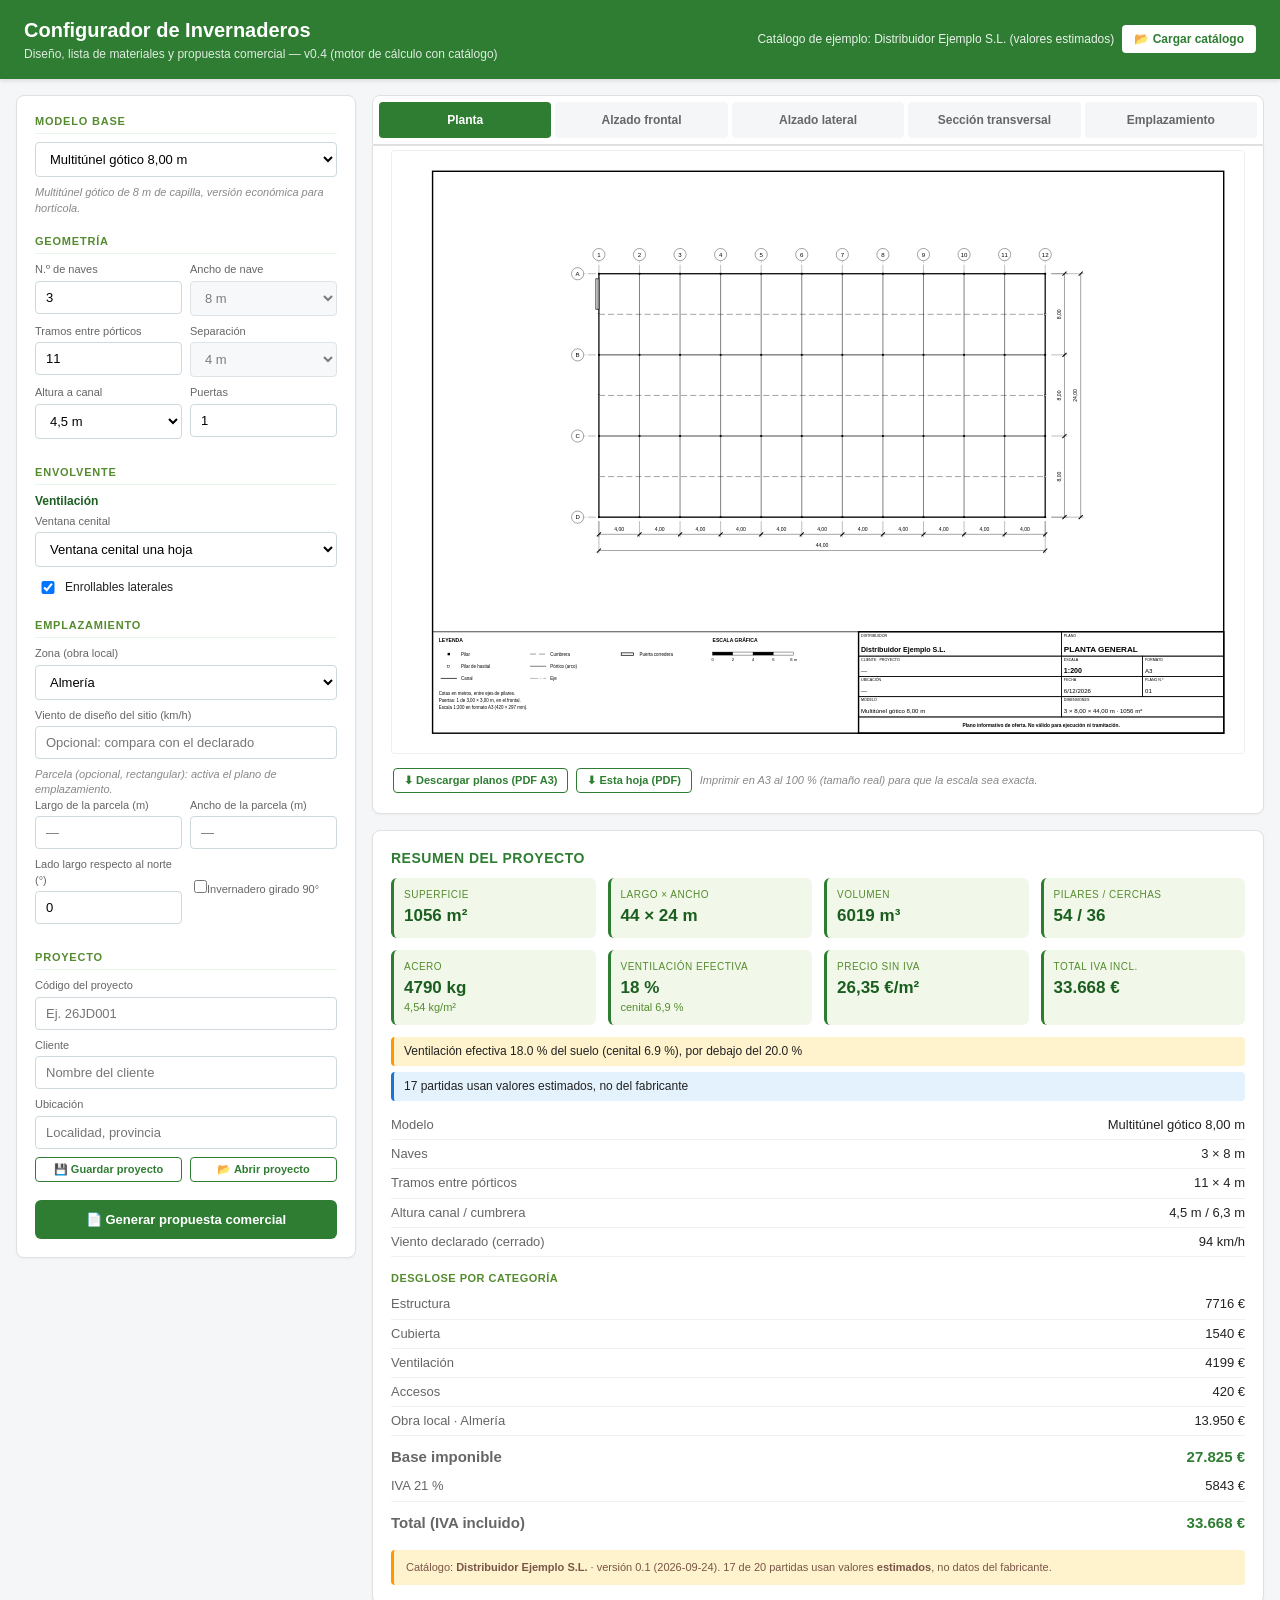
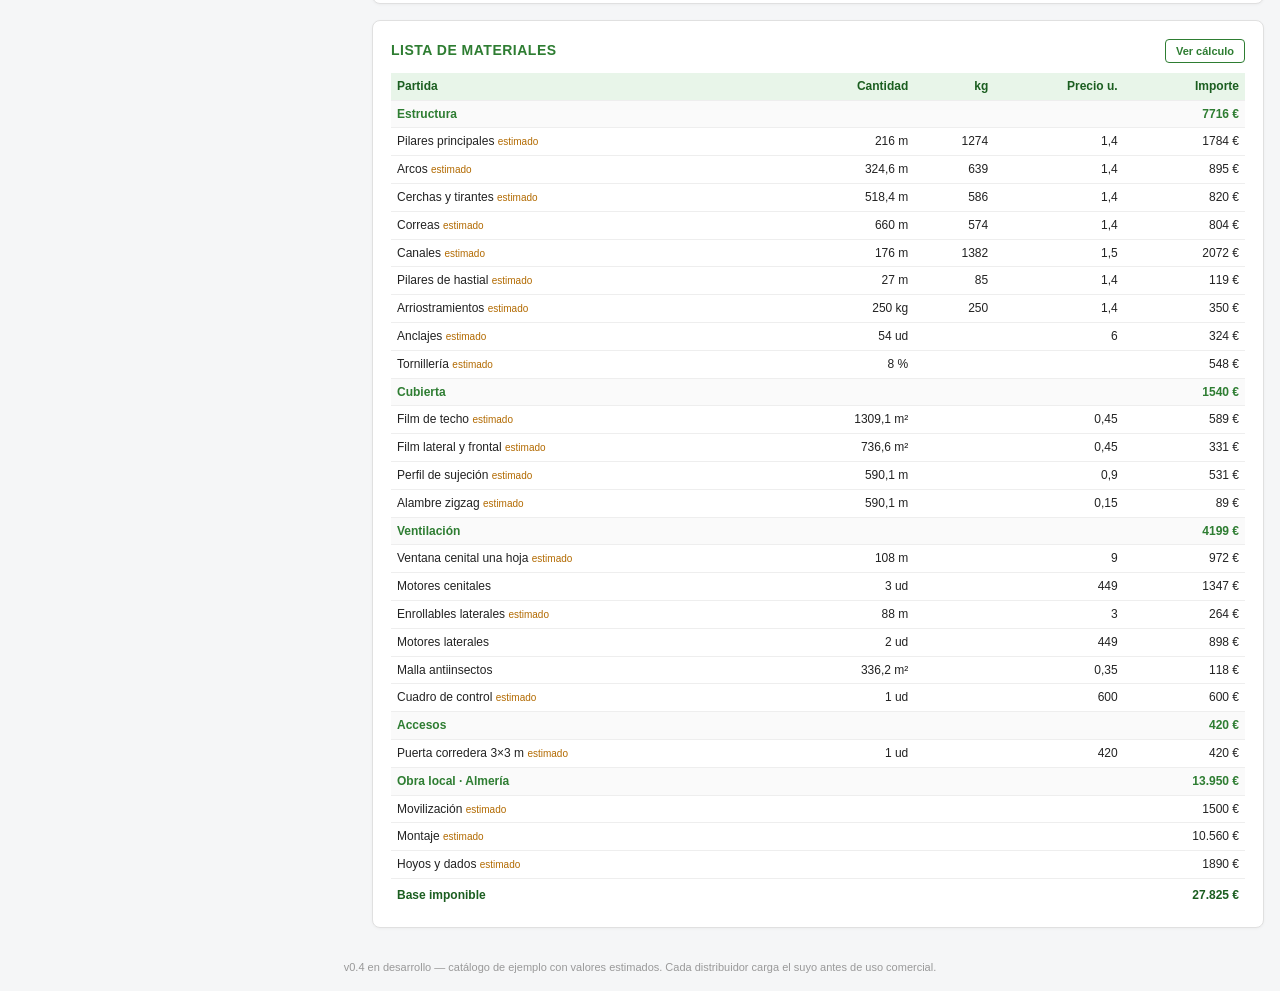
==== index.html @ ad341113 "Fase 5: guardar y abrir proyecto (.json) - js/proyecto.js: el archivo guarda todo lo introducido (pr" ====
<!DOCTYPE html>
<html lang="es">
<head>
  <meta charset="UTF-8">
  <meta name="viewport" content="width=device-width, initial-scale=1.0">
  <title>Configurador de Invernaderos</title>
  <link rel="stylesheet" href="styles.css">
</head>
<body>
  <header>
    <h1>Configurador de Invernaderos</h1>
    <div class="subtitle">Dise&ntilde;o, lista de materiales y propuesta comercial &mdash; v0.4 (motor de c&aacute;lculo con cat&aacute;logo)</div>
    <div class="catalogo-activo">
      <span id="catalogo-nombre"></span>
      <button id="btn-catalogo-ejemplo" class="btn-cabecera btn-cabecera-sec" hidden>Volver al de ejemplo</button>
      <button id="btn-cargar-catalogo" class="btn-cabecera">📂 Cargar cat&aacute;logo</button>
      <input type="file" id="archivo-catalogo" accept=".xlsx,application/vnd.openxmlformats-officedocument.spreadsheetml.sheet" hidden>
    </div>
  </header>

  <main class="layout">
    <!-- ============ PANEL IZQUIERDO: CONFIGURACIÓN ============ -->
    <aside class="config-panel">
      <h2>Modelo base</h2>
      <div class="field">
        <select id="model-select"></select>
      </div>
      <p class="hint" id="model-description"></p>

      <h2>Geometr&iacute;a</h2>
      <div class="field-row">
        <div class="field">
          <label>N.&ordm; de naves</label>
          <input type="number" id="num-naves" min="1" max="30" value="3">
        </div>
        <div class="field">
          <label>Ancho de nave</label>
          <select id="ancho-nave"></select>
        </div>
      </div>
      <div class="field-row">
        <div class="field">
          <label>Tramos entre p&oacute;rticos</label>
          <input type="number" id="num-tramos" min="1" max="100" value="11">
        </div>
        <div class="field">
          <label>Separaci&oacute;n</label>
          <select id="separacion"></select>
        </div>
      </div>
      <div class="field-row">
        <div class="field">
          <label>Altura a canal</label>
          <select id="altura-canal"></select>
        </div>
        <div class="field">
          <label>Puertas</label>
          <input type="number" id="puertas" min="0" max="20" value="1">
        </div>
      </div>

      <h2>Envolvente</h2>
      <div id="opciones"></div>

      <h2>Emplazamiento</h2>
      <div class="field">
        <label>Zona (obra local)</label>
        <select id="zona"></select>
      </div>
      <div class="field">
        <label>Viento de dise&ntilde;o del sitio (km/h)</label>
        <input type="number" id="viento" min="0" placeholder="Opcional: compara con el declarado">
      </div>
      <p class="hint">Parcela (opcional, rectangular): activa el plano de emplazamiento.</p>
      <div class="field-row">
        <div class="field">
          <label>Largo de la parcela (m)</label>
          <input type="number" id="parcela-largo" min="0" step="0.1" placeholder="—">
        </div>
        <div class="field">
          <label>Ancho de la parcela (m)</label>
          <input type="number" id="parcela-ancho" min="0" step="0.1" placeholder="—">
        </div>
      </div>
      <div class="field-row">
        <div class="field">
          <label>Lado largo respecto al norte (&deg;)</label>
          <input type="number" id="parcela-orientacion" min="0" max="360" step="1" value="0">
        </div>
        <div class="field">
          <label>&nbsp;</label>
          <label class="opt"><input type="checkbox" id="parcela-girado"><span>Invernadero girado 90&deg;</span></label>
        </div>
      </div>

      <h2>Proyecto</h2>
      <div class="field">
        <label>C&oacute;digo del proyecto</label>
        <input type="text" id="codigo-proyecto" placeholder="Ej. 26JD001">
      </div>
      <div class="field">
        <label>Cliente</label>
        <input type="text" id="cliente" placeholder="Nombre del cliente">
      </div>
      <div class="field">
        <label>Ubicaci&oacute;n</label>
        <input type="text" id="ubicacion" placeholder="Localidad, provincia">
      </div>
      <div class="field-row">
        <button id="btn-guardar-proyecto" class="btn-secundario">&#128190; Guardar proyecto</button>
        <button id="btn-abrir-proyecto" class="btn-secundario">&#128194; Abrir proyecto</button>
      </div>
      <input type="file" id="archivo-proyecto" accept=".json,application/json" hidden>

      <button id="btn-propuesta" class="btn-primary">📄 Generar propuesta comercial</button>
    </aside>

    <!-- ============ PANEL DERECHO: VISTA PREVIA ============ -->
    <section class="preview-panel">

      <!-- Tabs de vistas -->
      <div class="tabs">
        <button class="tab active" data-vista="planta">Planta</button>
        <button class="tab" data-vista="alzado-frontal">Alzado frontal</button>
        <button class="tab" data-vista="alzado-lateral">Alzado lateral</button>
        <button class="tab" data-vista="seccion">Secci&oacute;n transversal</button>
        <button class="tab" data-vista="emplazamiento">Emplazamiento</button>
      </div>

      <!-- SVG del plano -->
      <div class="plan-box">
        <svg id="plan" viewBox="0 0 900 520"></svg>
        <div class="plan-acciones">
          <button id="btn-pdf-todos" class="btn-secundario">&#11015; Descargar planos (PDF A3)</button>
          <button id="btn-pdf-hoja" class="btn-secundario">&#11015; Esta hoja (PDF)</button>
          <span class="hint" id="pdf-estado">Imprimir en A3 al 100 % (tama&ntilde;o real) para que la escala sea exacta.</span>
        </div>
      </div>

      <!-- Resumen, avisos y precio -->
      <div class="summary-box" id="summary"></div>

      <!-- Lista de materiales con «ver cálculo» -->
      <div class="specs-box" id="materiales"></div>
    </section>
  </main>

  <footer>
    v0.4 en desarrollo &mdash; cat&aacute;logo de ejemplo con valores estimados. Cada distribuidor carga el suyo antes de uso comercial.
  </footer>

  <!-- ============ RESULTADO DE CARGAR UN CATÁLOGO ============ -->
  <div id="dialogo-catalogo" role="dialog" aria-modal="true" aria-labelledby="dialogo-catalogo-contenido">
    <div class="dialogo">
      <div id="dialogo-catalogo-contenido"></div>
      <button id="btn-cerrar-dialogo" class="btn-primary">Cerrar</button>
    </div>
  </div>

  <!-- ============ MODO PROPUESTA (overlay imprimible) ============ -->
  <div id="modo-propuesta-overlay">
    <div class="toolbar-propuesta no-print">
      <button id="btn-cerrar-propuesta">← Volver al configurador</button>
      <span class="titulo-propuesta">Propuesta comercial · Vista previa</span>
      <button id="btn-imprimir" class="btn-primary">🖨️ Imprimir / Guardar como PDF</button>
    </div>
    <div id="propuesta-container"></div>
  </div>

  <script src="lib/xlsx.mini.min.js"></script>
  <script src="lib/jspdf.umd.min.js"></script>
  <script src="lib/svg2pdf.umd.min.js"></script>
  <script src="datos/catalogo-ejemplo.js"></script>
  <script src="js/motor/expresiones.js"></script>
  <script src="js/motor/geometria.js"></script>
  <script src="js/motor/materiales.js"></script>
  <script src="js/motor/precios.js"></script>
  <script src="js/motor/avisos.js"></script>
  <script src="js/motor/motor.js"></script>
  <script src="js/importador.js"></script>
  <script src="js/planos/hoja.js"></script>
  <script src="js/planos/planta.js"></script>
  <script src="js/planos/transversal.js"></script>
  <script src="js/planos/lateral.js"></script>
  <script src="js/planos/emplazamiento.js"></script>
  <script src="js/exportar.js"></script>
  <script src="js/proyecto.js"></script>
  <script src="js/propuesta.js"></script>
  <script src="js/app.js"></script>
</body>
</html>
---- styles.css ----
* { box-sizing: border-box; margin: 0; padding: 0; }

body {
  font-family: -apple-system, "Segoe UI", Roboto, sans-serif;
  background: #f5f6f7;
  color: #222;
  font-size: 14px;
  line-height: 1.4;
}

header {
  background: #2e7d32;
  color: white;
  padding: 16px 24px;
  box-shadow: 0 2px 4px rgba(0,0,0,0.1);
}
header h1 { font-size: 20px; font-weight: 600; }
header .subtitle { font-size: 12px; opacity: 0.85; margin-top: 2px; }

.layout {
  display: grid;
  grid-template-columns: 340px 1fr;
  gap: 16px;
  padding: 16px;
  max-width: 1500px;
  margin: 0 auto;
}

/* ---------- CONFIG PANEL ---------- */
.config-panel {
  background: white;
  border: 1px solid #e0e0e0;
  border-radius: 8px;
  padding: 18px;
  height: fit-content;
  box-shadow: 0 1px 3px rgba(0,0,0,0.04);
}
.config-panel h2 {
  font-size: 11px;
  text-transform: uppercase;
  color: #558b2f;
  margin: 18px 0 8px;
  letter-spacing: 0.8px;
  font-weight: 700;
  border-bottom: 1px solid #e8f5e9;
  padding-bottom: 4px;
}
.config-panel h2:first-child { margin-top: 0; }

.field { margin-bottom: 8px; }
.field label {
  display: block;
  font-size: 11px;
  color: #666;
  margin-bottom: 3px;
}
.config-panel input,
.config-panel select {
  width: 100%;
  padding: 8px 10px;
  border: 1px solid #cfd8dc;
  border-radius: 4px;
  font-size: 13px;
  background: white;
  font-family: inherit;
}
.config-panel input:focus,
.config-panel select:focus {
  outline: none;
  border-color: #2e7d32;
  box-shadow: 0 0 0 2px rgba(46,125,50,0.15);
}

.hint {
  font-size: 11px;
  color: #888;
  font-style: italic;
  margin-top: 4px;
}

.cat { margin-bottom: 10px; }
.cat h4 {
  font-size: 12px;
  color: #1b5e20;
  margin-bottom: 4px;
  font-weight: 600;
}
.opt {
  display: grid;
  grid-template-columns: 18px 1fr auto;
  align-items: center;
  gap: 8px;
  padding: 4px 4px;
  cursor: pointer;
  font-size: 12px;
  border-radius: 3px;
}
.opt:hover { background: #f1f8e9; }
.opt input { width: auto; }
.opt .price { color: #888; font-size: 10px; font-variant-numeric: tabular-nums; }

.btn-primary {
  display: block;
  width: 100%;
  margin-top: 18px;
  padding: 12px;
  background: #2e7d32;
  color: white;
  border: none;
  border-radius: 6px;
  font-size: 13px;
  font-weight: 600;
  cursor: pointer;
  font-family: inherit;
}
.btn-primary:hover { background: #1b5e20; }

/* ---------- PREVIEW PANEL ---------- */
.preview-panel {
  display: flex;
  flex-direction: column;
  gap: 16px;
}

/* Tabs */
.tabs {
  display: flex;
  gap: 4px;
  background: white;
  border: 1px solid #e0e0e0;
  border-radius: 8px 8px 0 0;
  padding: 6px;
}
.tab {
  flex: 1;
  padding: 10px 14px;
  background: #f5f6f7;
  border: 1px solid transparent;
  border-radius: 4px;
  cursor: pointer;
  font-size: 12px;
  font-weight: 600;
  color: #666;
  font-family: inherit;
  transition: all 0.15s;
}
.tab:hover { background: #e8f5e9; color: #1b5e20; }
.tab.active {
  background: #2e7d32;
  color: white;
}

.summary-box,
.plan-box,
.specs-box,
.eq-box {
  background: white;
  border: 1px solid #e0e0e0;
  border-radius: 8px;
  padding: 18px;
  box-shadow: 0 1px 3px rgba(0,0,0,0.04);
}
.plan-box { border-radius: 0 0 8px 8px; margin-top: -16px; padding-top: 4px; }

/* Summary */
.summary-box h3,
.specs-box h3,
.eq-box h3 {
  font-size: 14px;
  color: #2e7d32;
  margin-bottom: 10px;
  text-transform: uppercase;
  letter-spacing: 0.5px;
}
.summary-box h4.sub {
  font-size: 11px;
  color: #558b2f;
  text-transform: uppercase;
  letter-spacing: 0.5px;
  margin: 14px 0 4px;
}

.summary-grid {
  display: grid;
  grid-template-columns: repeat(4, 1fr);
  gap: 12px;
  margin-bottom: 12px;
}
.summary-grid .cell {
  padding: 10px;
  background: #f1f8e9;
  border-radius: 6px;
  border-left: 3px solid #2e7d32;
}
.summary-grid .cell .label {
  font-size: 10px;
  text-transform: uppercase;
  color: #558b2f;
  letter-spacing: 0.5px;
}
.summary-grid .cell .value {
  font-size: 17px;
  font-weight: 700;
  color: #1b5e20;
  margin-top: 2px;
}

.summary-box table {
  width: 100%;
  border-collapse: collapse;
  font-size: 13px;
}
.summary-box table td {
  padding: 5px 0;
  border-bottom: 1px solid #f0f0f0;
}
.summary-box table td:first-child { color: #666; }
.summary-box table td:last-child {
  text-align: right;
  font-variant-numeric: tabular-nums;
}
.summary-box .total td {
  padding-top: 10px;
  border-bottom: none;
  font-size: 15px;
  color: #2e7d32;
  font-weight: 700;
}

.disclaimer {
  margin-top: 12px;
  padding: 10px 12px;
  background: #fff3cd;
  border-left: 3px solid #ff9800;
  font-size: 11px;
  color: #795548;
  border-radius: 4px;
}

.field-row { display: grid; grid-template-columns: 1fr 1fr; gap: 8px; }
.config-panel select:disabled { background: #f5f6f7; color: #444; }
.summary-grid .cell .value small { display: block; font-size: 11px; font-weight: 400; color: #558b2f; }

/* Avisos del motor */
.avisos { margin-bottom: 10px; }
.aviso { padding: 6px 10px; border-radius: 4px; margin-bottom: 6px; font-size: 12px; }
.aviso.rojo  { background: #fdecea; border-left: 3px solid #c62828; }
.aviso.ambar { background: #fff3cd; border-left: 3px solid #ff9800; }
.aviso.info  { background: #e3f2fd; border-left: 3px solid #1976d2; }
.summary-box td.apto-apto { color: #2e7d32; font-weight: 700; }
.summary-box td.apto-al_limite { color: #b26a00; font-weight: 700; }
.summary-box td.apto-no_apto { color: #c62828; font-weight: 700; }

/* Lista de materiales */
.specs-box h3 { display: flex; align-items: center; justify-content: space-between; }
.btn-secundario {
  padding: 5px 10px;
  background: white;
  color: #2e7d32;
  border: 1px solid #2e7d32;
  border-radius: 4px;
  font-size: 11px;
  font-weight: 600;
  cursor: pointer;
  font-family: inherit;
  text-transform: none;
  letter-spacing: 0;
}
.btn-secundario:hover { background: #e8f5e9; }
.tabla-materiales { width: 100%; border-collapse: collapse; font-size: 12px; }
.tabla-materiales th, .tabla-materiales td { padding: 5px 6px; border-bottom: 1px solid #eee; text-align: left; vertical-align: top; }
.tabla-materiales th { background: #e8f5e9; color: #1b5e20; }
.tabla-materiales .n { text-align: right; font-variant-numeric: tabular-nums; white-space: nowrap; }
.tabla-materiales tr.cat td { background: #fafafa; font-weight: 600; color: #2e7d32; }
.tabla-materiales tr.total td { font-weight: 700; color: #1b5e20; border-bottom: none; padding-top: 8px; }
.tabla-materiales .traza { color: #777; font-size: 11px; }
.est { color: #b26a00; font-size: 10px; }

/* Specs grid */
.specs-grid {
  display: grid;
  grid-template-columns: repeat(2, 1fr);
  gap: 16px;
}
.specs-grid h5 {
  font-size: 11px;
  color: #558b2f;
  text-transform: uppercase;
  letter-spacing: 0.5px;
  margin-bottom: 4px;
  font-weight: 700;
}
.specs-grid ul {
  list-style: none;
  font-size: 12px;
  color: #444;
}
.specs-grid li { padding: 2px 0; }

/* Equipment grid */
.eq-box .empty { font-size: 12px; color: #888; font-style: italic; }
.eq-box h3 small { font-weight: 400; text-transform: none; color: #666; letter-spacing: 0; }
.eq-grid {
  display: grid;
  grid-template-columns: repeat(2, 1fr);
  gap: 10px;
  margin-top: 10px;
}
.eq-item {
  padding: 10px 12px;
  background: #f1f8e9;
  border-left: 3px solid #2e7d32;
  border-radius: 4px;
  font-size: 12px;
}
.eq-item .eq-title {
  font-weight: 700;
  color: #1b5e20;
  margin-bottom: 2px;
}
.eq-item .eq-body { color: #333; }

/* Plan */
.plan-box svg {
  width: 100%;
  height: auto;
  background: #fafafa;
  border: 1px solid #eee;
  border-radius: 4px;
}

footer {
  text-align: center;
  padding: 16px;
  font-size: 11px;
  color: #999;
}

/* ============================================================
   MODO PROPUESTA (overlay imprimible)
   ============================================================ */
#modo-propuesta-overlay {
  display: none;
  position: fixed;
  inset: 0;
  background: #f0f0f0;
  z-index: 1000;
  overflow-y: auto;
}
body.modo-propuesta #modo-propuesta-overlay { display: block; }
body.modo-propuesta { overflow: hidden; }

.toolbar-propuesta {
  position: sticky;
  top: 0;
  background: #2e7d32;
  color: white;
  padding: 12px 20px;
  display: flex;
  align-items: center;
  gap: 16px;
  box-shadow: 0 2px 8px rgba(0,0,0,0.15);
  z-index: 10;
}
.toolbar-propuesta button {
  padding: 8px 14px;
  background: white;
  color: #2e7d32;
  border: none;
  border-radius: 4px;
  font-size: 13px;
  font-weight: 600;
  cursor: pointer;
  font-family: inherit;
}
.toolbar-propuesta button.btn-primary {
  background: #ff9800;
  color: white;
  margin-left: auto;
}
.titulo-propuesta { font-size: 13px; opacity: 0.9; }

#propuesta-container {
  max-width: 210mm;
  margin: 20px auto;
  background: white;
  padding: 20mm;
  box-shadow: 0 4px 20px rgba(0,0,0,0.1);
  font-size: 11pt;
  line-height: 1.5;
  color: #222;
}

.propuesta section { margin-bottom: 18px; }
.propuesta section.page { page-break-before: always; }
.propuesta section.page:first-child { page-break-before: auto; }

.propuesta h1 { font-size: 20pt; color: #1b5e20; margin-bottom: 8px; }
.propuesta h2 {
  font-size: 14pt;
  color: #1b5e20;
  border-bottom: 2px solid #2e7d32;
  padding-bottom: 4px;
  margin-bottom: 10px;
}
.propuesta h3 {
  font-size: 12pt;
  color: #2e7d32;
  margin-top: 12px;
  margin-bottom: 6px;
}
.propuesta p { margin-bottom: 8px; text-align: justify; }
.propuesta ul, .propuesta ol { margin-left: 20px; margin-bottom: 8px; }
.propuesta li { margin-bottom: 3px; }

.propuesta .portada {
  text-align: center;
  padding: 60px 0;
  border-bottom: 3px solid #2e7d32;
}
.propuesta .logo-top {
  font-size: 12pt;
  color: #2e7d32;
  letter-spacing: 3px;
  font-weight: 700;
  margin-bottom: 40px;
}
.propuesta .meta {
  font-size: 10pt;
  color: #666;
  margin-bottom: 40px;
}
.propuesta .meta div { margin: 2px 0; }
.propuesta .titulo h1 {
  font-size: 22pt;
  margin-bottom: 6px;
}
.propuesta .titulo h2 {
  font-size: 14pt;
  color: #558b2f;
  border: none;
  font-weight: 400;
  font-style: italic;
}
.propuesta .disclaimer-portada {
  margin-top: 60px;
  font-size: 9pt;
  color: #999;
  font-style: italic;
}

.propuesta .indice { list-style-type: decimal; }
.propuesta .indice > li { font-weight: 600; margin-bottom: 6px; }
.propuesta .indice ol { font-weight: 400; margin-top: 2px; }

.propuesta .tabla {
  width: 100%;
  border-collapse: collapse;
  margin: 8px 0 14px;
  font-size: 10pt;
}
.propuesta .tabla td, .propuesta .tabla th {
  border: 1px solid #bbb;
  padding: 5px 8px;
  text-align: left;
}
.propuesta .tabla th {
  background: #e8f5e9;
  color: #1b5e20;
  font-weight: 700;
}
.propuesta .tabla .num { text-align: right; font-variant-numeric: tabular-nums; }
.propuesta .tabla .total td {
  background: #1b5e20;
  color: white;
  font-weight: 700;
  font-size: 11pt;
}
.propuesta .tabla .subtotal td {
  background: #c8e6c9;
  font-weight: 700;
}
.propuesta .tabla .iva td { background: #fff3cd; }

.propuesta .est-marca { color: #b26a00; }
.propuesta .tabla small { color: #666; }

.propuesta .formula {
  text-align: center;
  font-style: italic;
  font-size: 12pt;
  margin: 10px 0;
  padding: 8px;
  background: #f1f8e9;
}
.propuesta .nota {
  font-size: 9pt;
  color: #666;
  font-style: italic;
  margin-top: 8px;
}
.propuesta .disclaimer {
  margin-top: 14px;
  padding: 8px 10px;
  background: #fff3cd;
  border-left: 3px solid #ff9800;
  font-size: 9pt;
  color: #795548;
}

/* Planos dentro de la propuesta */
.propuesta .plano-wrap {
  width: 100%;
  margin: 10px 0 4px;
  border: 1px solid #bbb;
  background: #fafafa;
  page-break-inside: avoid;
}
.propuesta .plano-wrap svg {
  width: 100%;
  height: auto;
  display: block;
}
.propuesta .planos-page h3 {
  margin-top: 0;
  border-bottom: 1px solid #2e7d32;
  padding-bottom: 4px;
}

/* ============================================================
   ESTILOS DE IMPRESIÓN
   ============================================================ */
@media print {
  body { background: white; }
  body.modo-propuesta #modo-propuesta-overlay {
    position: static;
    background: white;
    overflow: visible;
  }
  .no-print, header, footer, main { display: none !important; }
  #propuesta-container {
    max-width: none;
    margin: 0;
    padding: 0;
    box-shadow: none;
    font-size: 10pt;
  }
  .propuesta section.page { page-break-before: always; }
  .propuesta section.page:first-child { page-break-before: auto; }
  .propuesta .portada { min-height: 90vh; }
  .propuesta .plano-wrap { page-break-inside: avoid; }
  @page {
    size: A4;
    margin: 18mm 15mm;
  }
}

/* ============================================================
   CARGA DEL CATÁLOGO
   ============================================================ */
header { display: grid; grid-template-columns: 1fr auto; column-gap: 24px; align-items: center; }
header h1, header .subtitle { grid-column: 1; }
header .catalogo-activo { grid-column: 2; grid-row: 1 / 3; display: flex; align-items: center; gap: 8px; font-size: 12px; }
header .catalogo-activo #catalogo-nombre { opacity: 0.9; }
.btn-cabecera {
  padding: 7px 12px;
  background: white;
  color: #2e7d32;
  border: none;
  border-radius: 4px;
  font-size: 12px;
  font-weight: 600;
  cursor: pointer;
  font-family: inherit;
}
.btn-cabecera:hover { background: #e8f5e9; }
.btn-cabecera-sec { background: transparent; color: white; border: 1px solid rgba(255,255,255,0.6); }
.btn-cabecera-sec:hover { background: rgba(255,255,255,0.15); }

#dialogo-catalogo {
  display: none;
  position: fixed;
  inset: 0;
  background: rgba(0,0,0,0.35);
  z-index: 1100;
  overflow-y: auto;
  padding: 40px 16px;
}
body.dialogo-abierto #dialogo-catalogo { display: block; }
.dialogo {
  max-width: 820px;
  margin: 0 auto;
  background: white;
  border-radius: 8px;
  padding: 20px 24px;
  box-shadow: 0 8px 30px rgba(0,0,0,0.25);
}
.dialogo h3 { font-size: 16px; margin-bottom: 8px; }
.dialogo h3.bien { color: #2e7d32; }
.dialogo h3.mal { color: #c62828; }
.dialogo h4 { font-size: 12px; color: #b26a00; text-transform: uppercase; letter-spacing: 0.5px; margin: 16px 0 6px; }
.dialogo p { margin-bottom: 8px; }
.dialogo .btn-primary { width: auto; padding: 10px 24px; margin-left: auto; }
.tabla-incidencias { width: 100%; border-collapse: collapse; font-size: 12px; margin-top: 6px; }
.tabla-incidencias th, .tabla-incidencias td { padding: 5px 6px; border-bottom: 1px solid #eee; text-align: left; vertical-align: top; }
.tabla-incidencias th { background: #f5f6f7; color: #444; }
.tabla-incidencias .n { text-align: right; font-variant-numeric: tabular-nums; }
@media (max-width: 700px) {
  header { grid-template-columns: 1fr; }
  header .catalogo-activo { grid-column: 1; grid-row: auto; margin-top: 8px; flex-wrap: wrap; }
}

/* Descarga de planos */
.plan-acciones { display: flex; align-items: center; gap: 8px; flex-wrap: wrap; padding: 8px 2px 2px; }
.plan-acciones .hint { margin: 0; }
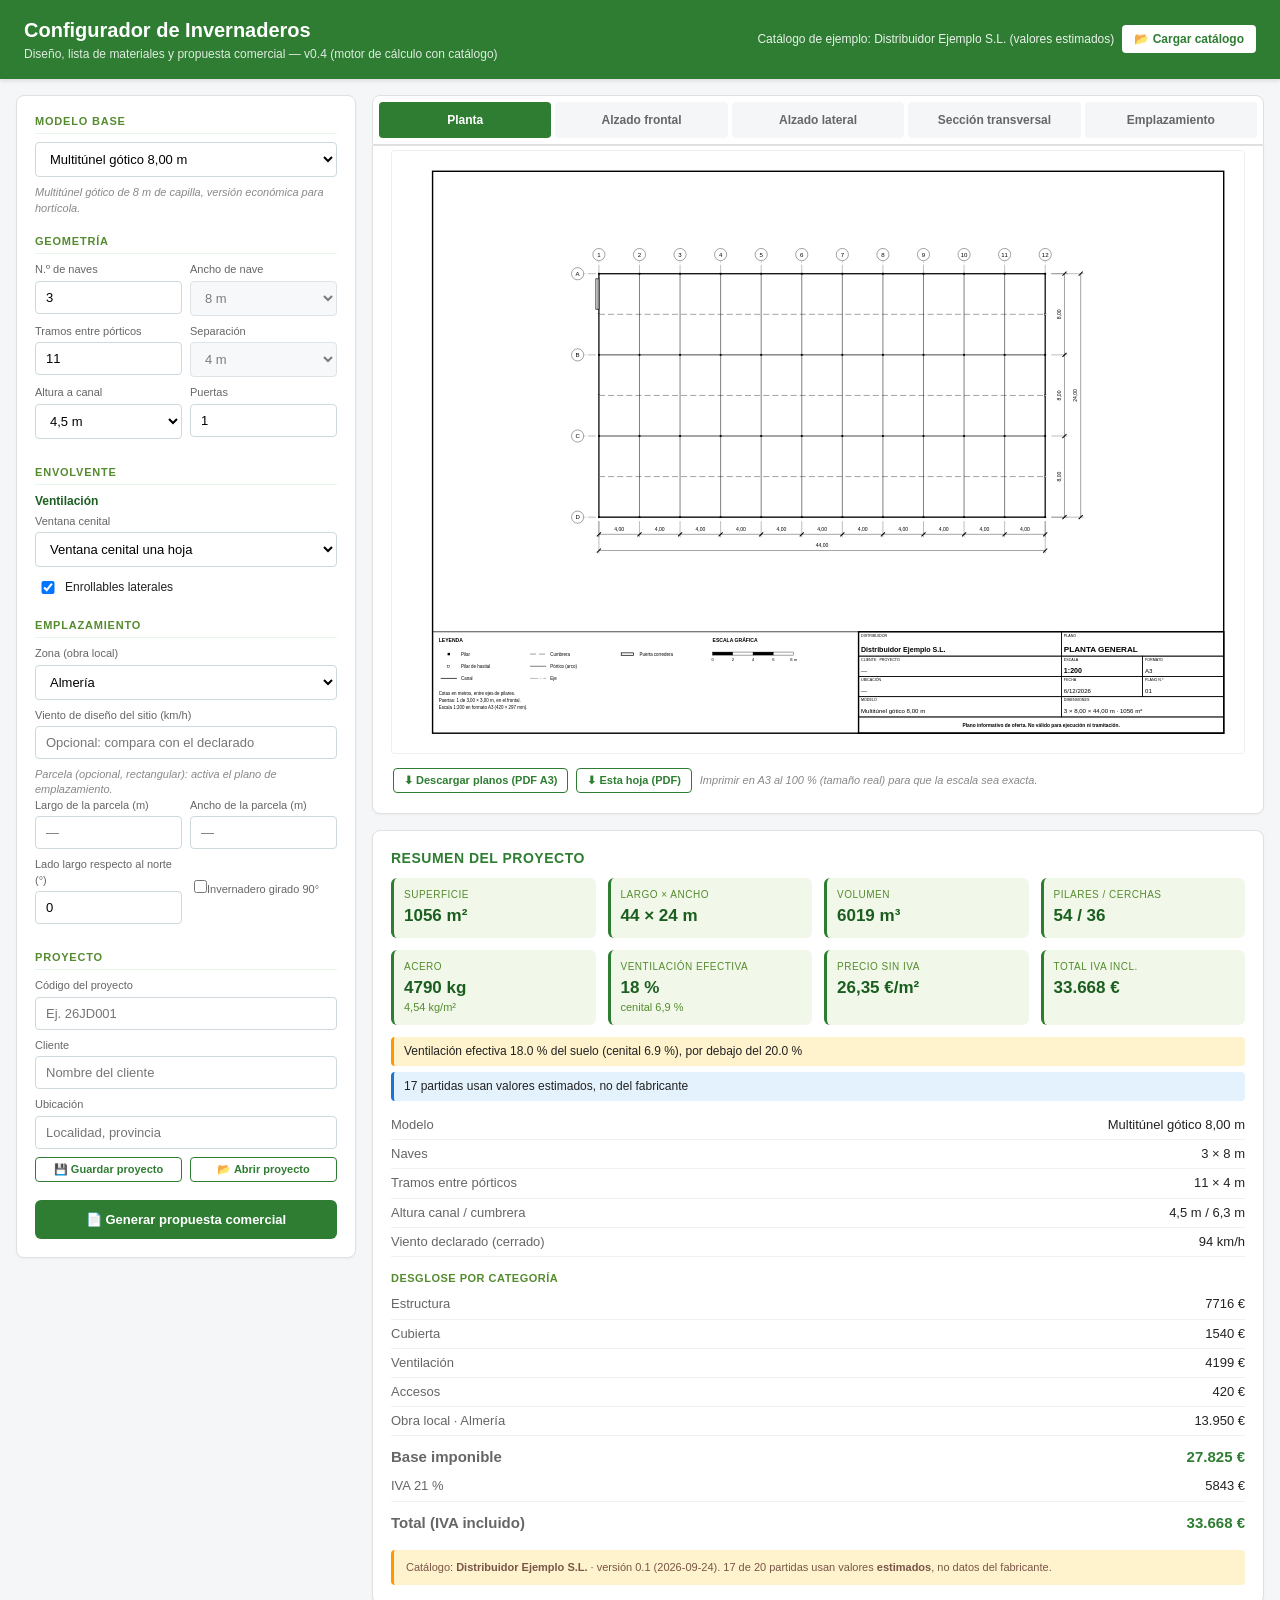
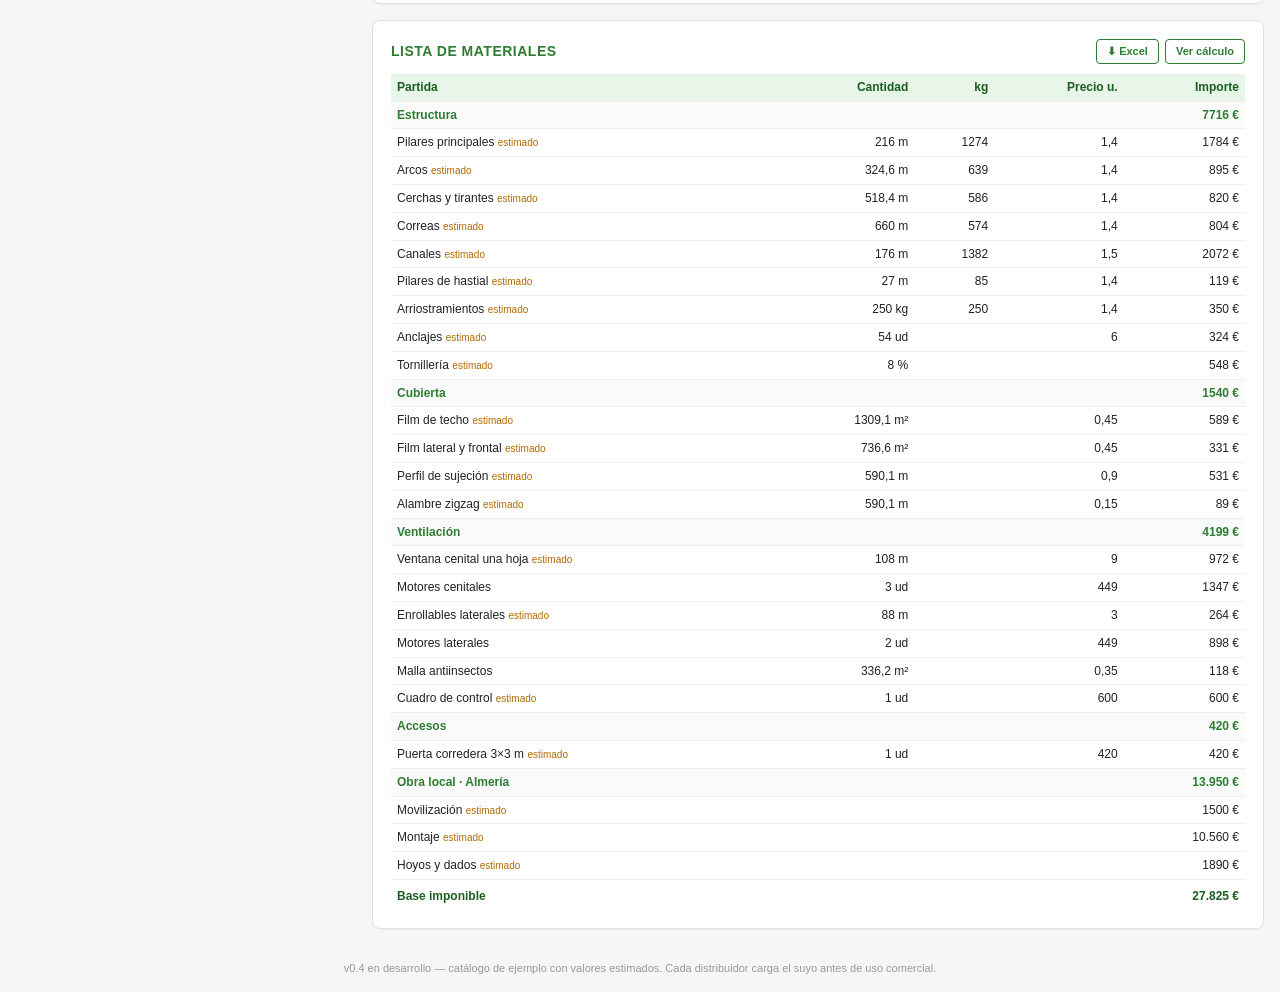
==== commit 6bb258bc: "Fase 5: lista de materiales en Excel - js/excel.js (SheetJS de lib/): hoja «Materiales» con categorí" ====
--- a/index.html
+++ b/index.html
@@ -185,6 +185,7 @@
   <script src="js/planos/emplazamiento.js"></script>
   <script src="js/exportar.js"></script>
   <script src="js/proyecto.js"></script>
+  <script src="js/excel.js"></script>
   <script src="js/propuesta.js"></script>
   <script src="js/app.js"></script>
 </body>
--- a/styles.css
+++ b/styles.css
@@ -613,3 +613,4 @@
 /* Descarga de planos */
 .plan-acciones { display: flex; align-items: center; gap: 8px; flex-wrap: wrap; padding: 8px 2px 2px; }
 .plan-acciones .hint { margin: 0; }
+.acciones-materiales { display: inline-flex; gap: 6px; }
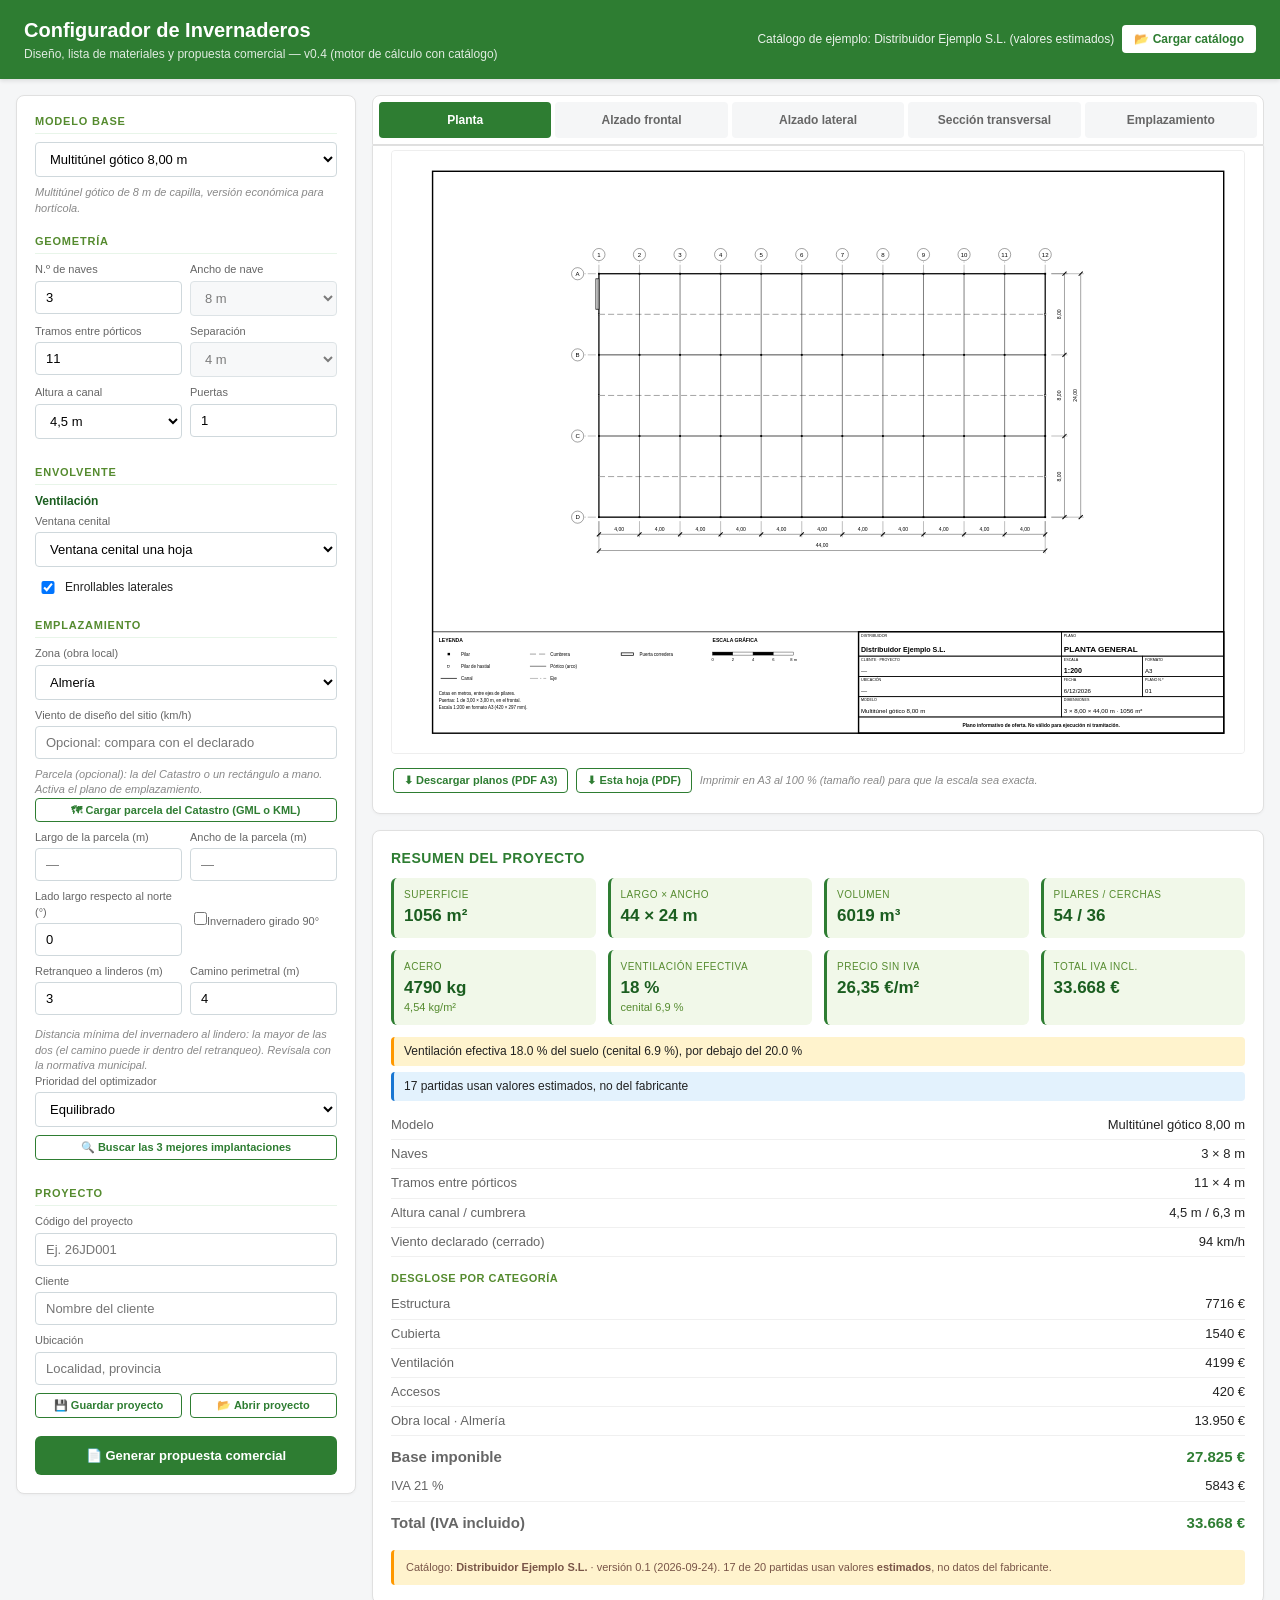
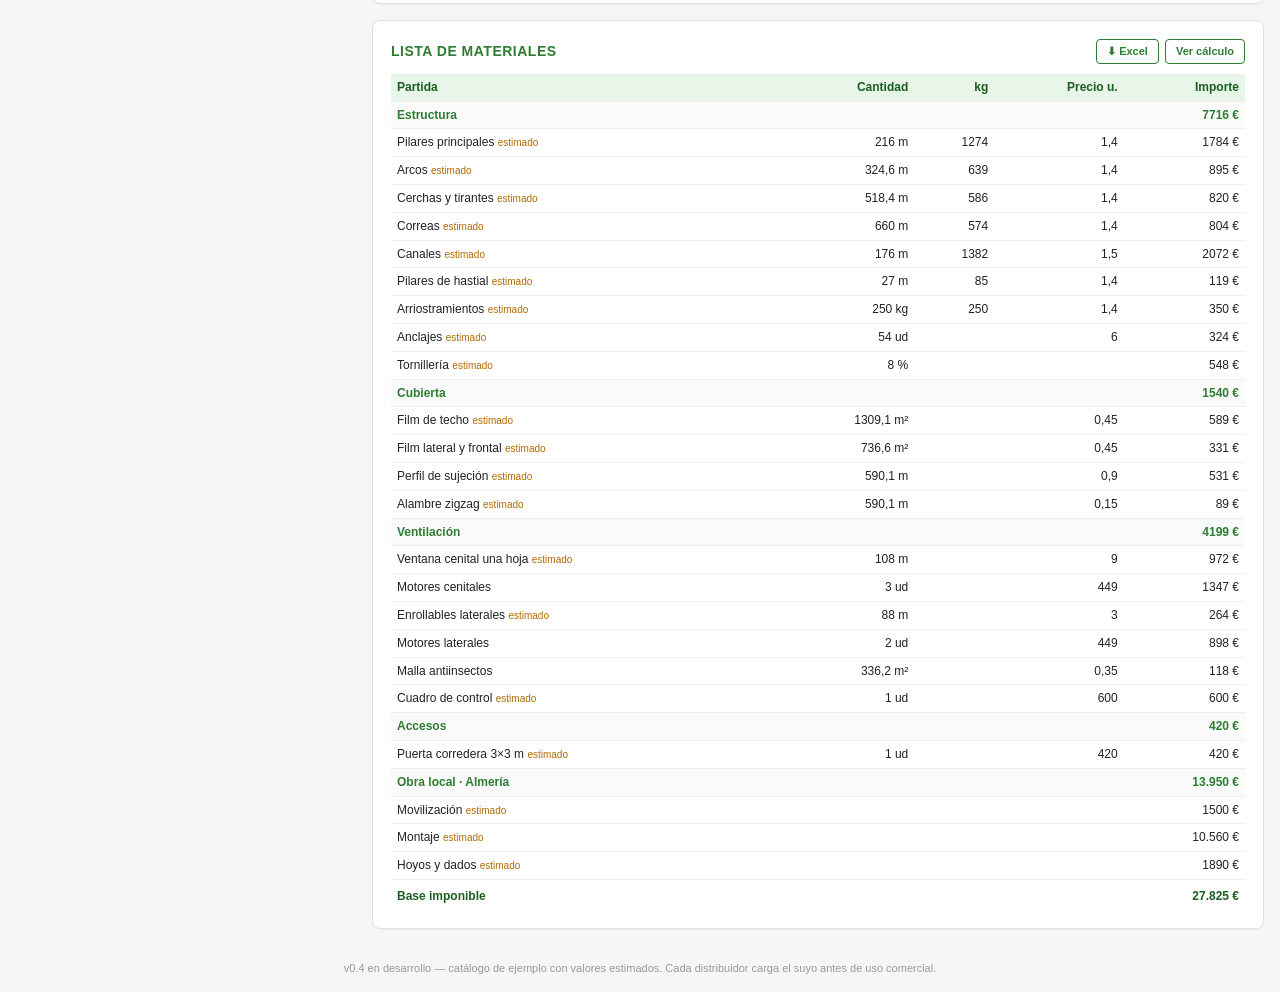
==== commit d8d3d288: "Interfaz del terreno: cargar GML/KML, retranqueos y las 3 mejores Retranqueo (3 m) y camino perimetr" ====
--- a/index.html
+++ b/index.html
@@ -71,8 +71,11 @@
         <label>Viento de dise&ntilde;o del sitio (km/h)</label>
         <input type="number" id="viento" min="0" placeholder="Opcional: compara con el declarado">
       </div>
-      <p class="hint">Parcela (opcional, rectangular): activa el plano de emplazamiento.</p>
-      <div class="field-row">
+      <p class="hint">Parcela (opcional): la del Catastro o un rect&aacute;ngulo a mano. Activa el plano de emplazamiento.</p>
+      <button id="btn-cargar-parcela" class="btn-secundario">&#128506; Cargar parcela del Catastro (GML o KML)</button>
+      <input type="file" id="archivo-parcela" accept=".gml,.kml,.xml" hidden>
+      <div id="parcela-info"></div>
+      <div class="field-row parcela-manual">
         <div class="field">
           <label>Largo de la parcela (m)</label>
           <input type="number" id="parcela-largo" min="0" step="0.1" placeholder="—">
@@ -82,7 +85,7 @@
           <input type="number" id="parcela-ancho" min="0" step="0.1" placeholder="—">
         </div>
       </div>
-      <div class="field-row">
+      <div class="field-row parcela-manual">
         <div class="field">
           <label>Lado largo respecto al norte (&deg;)</label>
           <input type="number" id="parcela-orientacion" min="0" max="360" step="1" value="0">
@@ -92,6 +95,22 @@
           <label class="opt"><input type="checkbox" id="parcela-girado"><span>Invernadero girado 90&deg;</span></label>
         </div>
       </div>
+      <div class="field-row">
+        <div class="field">
+          <label>Retranqueo a linderos (m)</label>
+          <input type="number" id="retranqueo" min="0" step="0.5" value="3">
+        </div>
+        <div class="field">
+          <label>Camino perimetral (m)</label>
+          <input type="number" id="camino" min="0" step="0.5" value="4">
+        </div>
+      </div>
+      <p class="hint">Distancia m&iacute;nima del invernadero al lindero: la mayor de las dos (el camino puede ir dentro del retranqueo). Rev&iacute;sala con la normativa municipal.</p>
+      <div class="field">
+        <label>Prioridad del optimizador</label>
+        <select id="perfil"></select>
+      </div>
+      <button id="btn-optimizar" class="btn-secundario">&#128269; Buscar las 3 mejores implantaciones</button>
 
       <h2>Proyecto</h2>
       <div class="field">
@@ -136,6 +155,9 @@
           <span class="hint" id="pdf-estado">Imprimir en A3 al 100 % (tama&ntilde;o real) para que la escala sea exacta.</span>
         </div>
       </div>
+
+      <!-- Optimizador: las 3 mejores implantaciones -->
+      <div class="optimizador-box" id="optimizador" hidden></div>
 
       <!-- Resumen, avisos y precio -->
       <div class="summary-box" id="summary"></div>
@@ -182,6 +204,8 @@
   <script src="js/planos/planta.js"></script>
   <script src="js/planos/transversal.js"></script>
   <script src="js/planos/lateral.js"></script>
+  <script src="js/terreno/parcela.js"></script>
+  <script src="js/terreno/optimizador.js"></script>
   <script src="js/planos/emplazamiento.js"></script>
   <script src="js/exportar.js"></script>
   <script src="js/proyecto.js"></script>
--- a/styles.css
+++ b/styles.css
@@ -151,6 +151,7 @@
 }
 
 .summary-box,
+.optimizador-box,
 .plan-box,
 .specs-box,
 .eq-box {
@@ -164,6 +165,7 @@
 
 /* Summary */
 .summary-box h3,
+.optimizador-box h3,
 .specs-box h3,
 .eq-box h3 {
   font-size: 14px;
@@ -483,6 +485,7 @@
 .propuesta .tabla .iva td { background: #fff3cd; }
 
 .propuesta .est-marca { color: #b26a00; }
+.propuesta .tabla .total .est-marca { color: #ffd54f; }
 .propuesta .tabla small { color: #666; }
 
 .propuesta .formula {
@@ -507,6 +510,11 @@
   font-size: 9pt;
   color: #795548;
 }
+
+/* Planos A3 dentro de la propuesta (en pantalla, reducidos al ancho) */
+.propuesta section.hoja-a3 { margin: 16px 0; }
+.propuesta section.hoja-a3 svg.plano-a3 { display: block; width: 100%; height: auto; border: 1px solid #bbb; }
+.propuesta .empresa-portada { margin-top: 40px; font-size: 12pt; color: #333; }
 
 /* Planos dentro de la propuesta */
 .propuesta .plano-wrap {
@@ -553,6 +561,21 @@
     size: A4;
     margin: 18mm 15mm;
   }
+  /* Planos: página A3 apaisada propia, sin márgenes, a escala real */
+  @page plano-a3 {
+    size: A3 landscape;
+    margin: 0;
+  }
+  .propuesta section.hoja-a3 {
+    page: plano-a3;
+    break-before: page;
+    break-after: page;
+    margin: 0;
+    padding: 0;
+    border: none;
+    box-shadow: none;
+  }
+  .propuesta section.hoja-a3 svg.plano-a3 { width: 420mm; height: 297mm; border: none; }
 }
 
 /* ============================================================
@@ -614,3 +637,21 @@
 .plan-acciones { display: flex; align-items: center; gap: 8px; flex-wrap: wrap; padding: 8px 2px 2px; }
 .plan-acciones .hint { margin: 0; }
 .acciones-materiales { display: inline-flex; gap: 6px; }
+
+/* Terreno y optimizador (fase 6) */
+#btn-cargar-parcela, #btn-optimizar { width: 100%; margin-bottom: 8px; }
+.parcela-manual[hidden] { display: none; }
+.parcela-cargada { background: #f1f8e9; border: 1px solid #c5e1a5; border-radius: 6px; padding: 8px 10px; font-size: 12px; margin-bottom: 10px; }
+.parcela-cargada .btn-secundario { margin-top: 6px; }
+.optimizador-box h3 small { font-size: 11px; color: #666; text-transform: none; letter-spacing: 0; font-weight: 400; }
+.candidatas { display: grid; grid-template-columns: repeat(auto-fit, minmax(210px, 1fr)); gap: 12px; margin: 8px 0; }
+.candidata { border: 1px solid #e0e0e0; border-radius: 8px; padding: 10px; display: flex; flex-direction: column; gap: 6px; }
+.candidata.elegida { border: 2px solid #2e7d32; background: #f9fdf7; }
+.candidata-cabecera { font-weight: 700; font-size: 13px; color: #1b5e20; }
+.candidata .puesto { display: inline-block; width: 20px; height: 20px; line-height: 20px; text-align: center; border-radius: 50%; background: #2e7d32; color: #fff; font-size: 11px; margin-right: 4px; }
+.candidata .croquis { width: 100%; height: 150px; background: #fff; }
+.candidata table { width: 100%; font-size: 12px; border-collapse: collapse; }
+.candidata td { padding: 2px 0; border-bottom: 1px solid #f0f0f0; }
+.candidata td:first-child { color: #666; }
+.candidata td:last-child { text-align: right; }
+.candidata .btn-elegir { margin-top: auto; padding: 8px; }
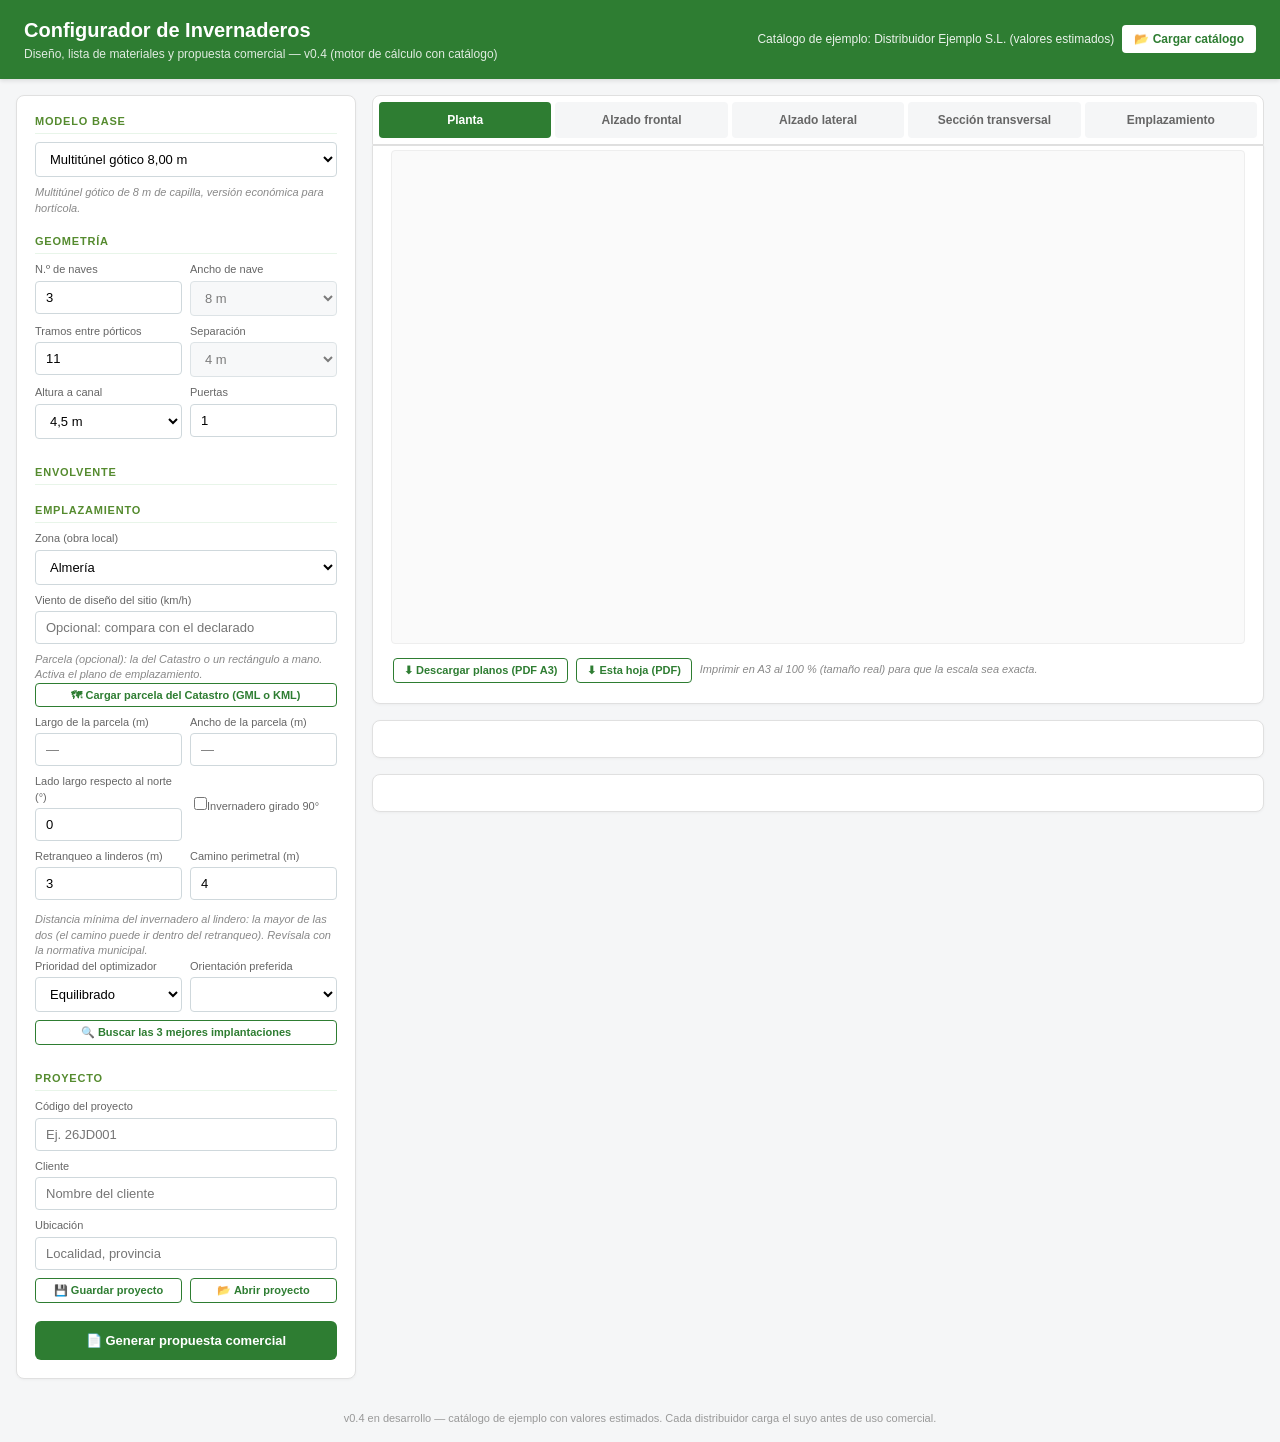
==== commit 9d247398: "Interfaz: orientación preferida, ventana en las tarjetas y aviso de ventilación Al elegir una opción" ====
--- a/index.html
+++ b/index.html
@@ -106,9 +106,15 @@
         </div>
       </div>
       <p class="hint">Distancia m&iacute;nima del invernadero al lindero: la mayor de las dos (el camino puede ir dentro del retranqueo). Rev&iacute;sala con la normativa municipal.</p>
-      <div class="field">
-        <label>Prioridad del optimizador</label>
-        <select id="perfil"></select>
+      <div class="field-row">
+        <div class="field">
+          <label>Prioridad del optimizador</label>
+          <select id="perfil"></select>
+        </div>
+        <div class="field">
+          <label>Orientaci&oacute;n preferida</label>
+          <select id="orientacion-preferida"></select>
+        </div>
       </div>
       <button id="btn-optimizar" class="btn-secundario">&#128269; Buscar las 3 mejores implantaciones</button>
 
@@ -206,6 +212,7 @@
   <script src="js/planos/lateral.js"></script>
   <script src="js/terreno/parcela.js"></script>
   <script src="js/terreno/optimizador.js"></script>
+  <script src="js/terreno/croquis.js"></script>
   <script src="js/planos/emplazamiento.js"></script>
   <script src="js/exportar.js"></script>
   <script src="js/proyecto.js"></script>
--- a/styles.css
+++ b/styles.css
@@ -655,3 +655,5 @@
 .candidata td:first-child { color: #666; }
 .candidata td:last-child { text-align: right; }
 .candidata .btn-elegir { margin-top: auto; padding: 8px; }
+.candidata.en-rojo { border-color: #e57373; }
+.candidata .aviso { margin: 0; }
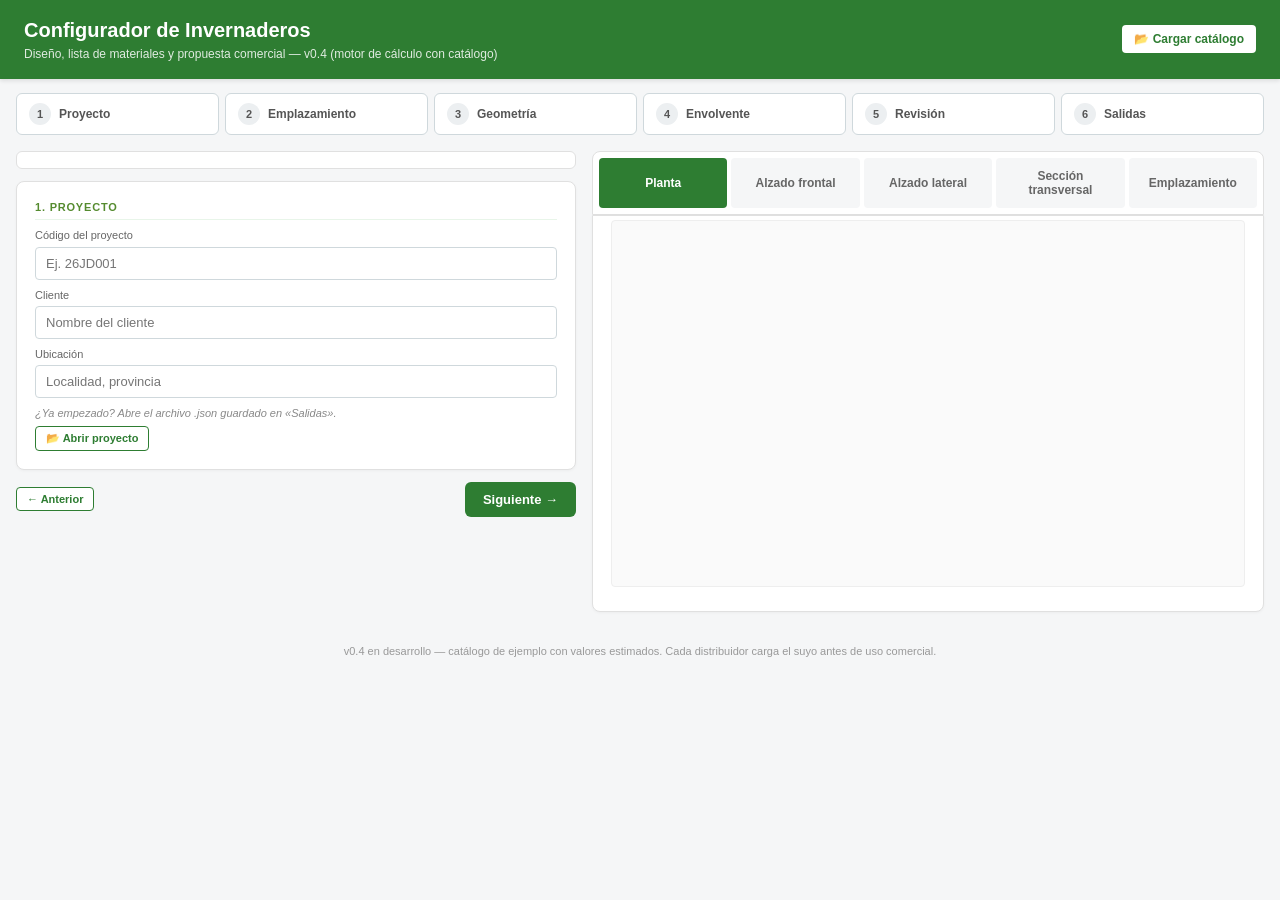
==== commit 09ffaf3f: "Interfaz en 6 pasos con el plano siempre visible Proyecto → Emplazamiento → Geometría → Envolvente →" ====
--- a/index.html
+++ b/index.html
@@ -18,132 +18,196 @@
     </div>
   </header>
 
+  <!-- ============ BARRA DE PASOS (apartado 2 de la especificación) ============ -->
+  <nav class="barra-pasos" id="barra-pasos" aria-label="Pasos del proyecto">
+    <button class="paso-boton" data-ir="proyecto"><span class="num">1</span> Proyecto</button>
+    <button class="paso-boton" data-ir="emplazamiento"><span class="num">2</span> Emplazamiento</button>
+    <button class="paso-boton" data-ir="geometria"><span class="num">3</span> Geometr&iacute;a</button>
+    <button class="paso-boton" data-ir="envolvente"><span class="num">4</span> Envolvente</button>
+    <button class="paso-boton" data-ir="revision"><span class="num">5</span> Revisi&oacute;n <span class="marca-avisos" id="marca-avisos"></span></button>
+    <button class="paso-boton" data-ir="salidas"><span class="num">6</span> Salidas</button>
+  </nav>
+
   <main class="layout">
-    <!-- ============ PANEL IZQUIERDO: CONFIGURACIÓN ============ -->
-    <aside class="config-panel">
-      <h2>Modelo base</h2>
-      <div class="field">
-        <select id="model-select"></select>
-      </div>
-      <p class="hint" id="model-description"></p>
-
-      <h2>Geometr&iacute;a</h2>
-      <div class="field-row">
-        <div class="field">
-          <label>N.&ordm; de naves</label>
-          <input type="number" id="num-naves" min="1" max="30" value="3">
-        </div>
-        <div class="field">
-          <label>Ancho de nave</label>
-          <select id="ancho-nave"></select>
-        </div>
-      </div>
-      <div class="field-row">
-        <div class="field">
-          <label>Tramos entre p&oacute;rticos</label>
-          <input type="number" id="num-tramos" min="1" max="100" value="11">
-        </div>
-        <div class="field">
-          <label>Separaci&oacute;n</label>
-          <select id="separacion"></select>
-        </div>
-      </div>
-      <div class="field-row">
-        <div class="field">
-          <label>Altura a canal</label>
-          <select id="altura-canal"></select>
-        </div>
-        <div class="field">
-          <label>Puertas</label>
-          <input type="number" id="puertas" min="0" max="20" value="1">
-        </div>
-      </div>
-
-      <h2>Envolvente</h2>
-      <div id="opciones"></div>
-
-      <h2>Emplazamiento</h2>
-      <div class="field">
-        <label>Zona (obra local)</label>
-        <select id="zona"></select>
-      </div>
-      <div class="field">
-        <label>Viento de dise&ntilde;o del sitio (km/h)</label>
-        <input type="number" id="viento" min="0" placeholder="Opcional: compara con el declarado">
-      </div>
-      <p class="hint">Parcela (opcional): la del Catastro o un rect&aacute;ngulo a mano. Activa el plano de emplazamiento.</p>
-      <button id="btn-cargar-parcela" class="btn-secundario">&#128506; Cargar parcela del Catastro (GML o KML)</button>
-      <input type="file" id="archivo-parcela" accept=".gml,.kml,.xml" hidden>
-      <div id="parcela-info"></div>
-      <div class="field-row parcela-manual">
-        <div class="field">
-          <label>Largo de la parcela (m)</label>
-          <input type="number" id="parcela-largo" min="0" step="0.1" placeholder="—">
-        </div>
-        <div class="field">
-          <label>Ancho de la parcela (m)</label>
-          <input type="number" id="parcela-ancho" min="0" step="0.1" placeholder="—">
-        </div>
-      </div>
-      <div class="field-row parcela-manual">
-        <div class="field">
-          <label>Lado largo respecto al norte (&deg;)</label>
-          <input type="number" id="parcela-orientacion" min="0" max="360" step="1" value="0">
-        </div>
-        <div class="field">
-          <label>&nbsp;</label>
-          <label class="opt"><input type="checkbox" id="parcela-girado"><span>Invernadero girado 90&deg;</span></label>
-        </div>
-      </div>
-      <div class="field-row">
-        <div class="field">
-          <label>Retranqueo a linderos (m)</label>
-          <input type="number" id="retranqueo" min="0" step="0.5" value="3">
-        </div>
-        <div class="field">
-          <label>Camino perimetral (m)</label>
-          <input type="number" id="camino" min="0" step="0.5" value="4">
-        </div>
-      </div>
-      <p class="hint">Distancia m&iacute;nima del invernadero al lindero: la mayor de las dos (el camino puede ir dentro del retranqueo). Rev&iacute;sala con la normativa municipal.</p>
-      <div class="field-row">
+    <!-- ============ PANEL IZQUIERDO: EL PASO ACTUAL ============ -->
+    <div class="pasos-panel">
+      <div class="resumen-corto" id="resumen-corto"></div>
+
+      <!-- 1. Proyecto -->
+      <section class="paso config-panel" data-paso="proyecto">
+        <h2>1. Proyecto</h2>
+        <div class="field">
+          <label>C&oacute;digo del proyecto</label>
+          <input type="text" id="codigo-proyecto" placeholder="Ej. 26JD001">
+        </div>
+        <div class="field">
+          <label>Cliente</label>
+          <input type="text" id="cliente" placeholder="Nombre del cliente">
+        </div>
+        <div class="field">
+          <label>Ubicaci&oacute;n</label>
+          <input type="text" id="ubicacion" placeholder="Localidad, provincia">
+        </div>
+        <p class="hint">&iquest;Ya empezado? Abre el archivo .json guardado en «Salidas».</p>
+        <button id="btn-abrir-proyecto" class="btn-secundario">&#128194; Abrir proyecto</button>
+        <input type="file" id="archivo-proyecto" accept=".json,application/json" hidden>
+      </section>
+
+      <!-- 2. Emplazamiento -->
+      <section class="paso config-panel" data-paso="emplazamiento" hidden>
+        <h2>2. Emplazamiento</h2>
+        <div class="field-row">
+          <div class="field">
+            <label>Zona (obra local)</label>
+            <select id="zona"></select>
+          </div>
+          <div class="field">
+            <label>Viento de dise&ntilde;o del sitio (km/h)</label>
+            <input type="number" id="viento" min="0" placeholder="Opcional">
+          </div>
+        </div>
+        <div id="aptitud-modelos"></div>
+        <h2>Parcela</h2>
+        <p class="hint">Opcional: la del Catastro o un rect&aacute;ngulo a mano. Activa el plano de emplazamiento y el optimizador.</p>
+        <button id="btn-cargar-parcela" class="btn-secundario">&#128506; Cargar parcela del Catastro (GML o KML)</button>
+        <input type="file" id="archivo-parcela" accept=".gml,.kml,.xml" hidden>
+        <div id="parcela-info"></div>
+        <div class="field-row parcela-manual">
+          <div class="field">
+            <label>Largo de la parcela (m)</label>
+            <input type="number" id="parcela-largo" min="0" step="0.1" placeholder="—">
+          </div>
+          <div class="field">
+            <label>Ancho de la parcela (m)</label>
+            <input type="number" id="parcela-ancho" min="0" step="0.1" placeholder="—">
+          </div>
+        </div>
+        <div class="field-row parcela-manual">
+          <div class="field">
+            <label>Lado largo respecto al norte (&deg;)</label>
+            <input type="number" id="parcela-orientacion" min="0" max="360" step="1" value="0">
+          </div>
+          <div class="field">
+            <label>&nbsp;</label>
+            <label class="opt"><input type="checkbox" id="parcela-girado"><span>Invernadero girado 90&deg;</span></label>
+          </div>
+        </div>
+        <div class="field-row">
+          <div class="field">
+            <label>Retranqueo a linderos (m)</label>
+            <input type="number" id="retranqueo" min="0" step="0.5" value="3">
+          </div>
+          <div class="field">
+            <label>Camino perimetral (m)</label>
+            <input type="number" id="camino" min="0" step="0.5" value="4">
+          </div>
+        </div>
+        <p class="hint">Distancia m&iacute;nima del invernadero al lindero: la mayor de las dos (el camino puede ir dentro del retranqueo). Rev&iacute;sala con la normativa municipal.</p>
+        <div class="field">
+          <label>Orientaci&oacute;n preferida de la cumbrera</label>
+          <select id="orientacion-preferida"></select>
+        </div>
+      </section>
+
+      <!-- 3. Geometría -->
+      <section class="paso config-panel" data-paso="geometria" hidden>
+        <h2>3. Geometr&iacute;a</h2>
+        <div class="field">
+          <label>Modelo base</label>
+          <select id="model-select"></select>
+        </div>
+        <p class="hint" id="model-description"></p>
+        <div class="field-row">
+          <div class="field">
+            <label>N.&ordm; de naves</label>
+            <input type="number" id="num-naves" min="1" max="30" value="3">
+          </div>
+          <div class="field">
+            <label>Ancho de nave</label>
+            <select id="ancho-nave"></select>
+          </div>
+        </div>
+        <div class="field-row">
+          <div class="field">
+            <label>Tramos entre p&oacute;rticos</label>
+            <input type="number" id="num-tramos" min="1" max="100" value="11">
+          </div>
+          <div class="field">
+            <label>Separaci&oacute;n</label>
+            <select id="separacion"></select>
+          </div>
+        </div>
+        <div class="field-row">
+          <div class="field">
+            <label>Altura a canal</label>
+            <select id="altura-canal"></select>
+          </div>
+          <div class="field"></div>
+        </div>
+        <h2>Desde el terreno</h2>
+        <p class="hint">Con la parcela del paso 2, el optimizador propone las 3 mejores implantaciones.</p>
         <div class="field">
           <label>Prioridad del optimizador</label>
           <select id="perfil"></select>
         </div>
-        <div class="field">
-          <label>Orientaci&oacute;n preferida</label>
-          <select id="orientacion-preferida"></select>
-        </div>
+        <button id="btn-optimizar" class="btn-secundario">&#128269; Buscar las 3 mejores implantaciones</button>
+        <div class="optimizador-box" id="optimizador" hidden></div>
+      </section>
+
+      <!-- 4. Envolvente -->
+      <section class="paso config-panel" data-paso="envolvente" hidden>
+        <h2>4. Envolvente</h2>
+        <div id="opciones"></div>
+        <div class="field-row">
+          <div class="field">
+            <label>Puertas</label>
+            <input type="number" id="puertas" min="0" max="20" value="1">
+          </div>
+          <div class="field"></div>
+        </div>
+      </section>
+
+      <!-- 5. Revisión -->
+      <section class="paso" data-paso="revision" hidden>
+        <div class="summary-box" id="summary"></div>
+        <div class="specs-box" id="materiales"></div>
+      </section>
+
+      <!-- 6. Salidas -->
+      <section class="paso config-panel" data-paso="salidas" hidden>
+        <h2>6. Salidas</h2>
+        <div class="salidas-lista">
+          <div class="salida">
+            <div><strong>Planos A3 en PDF</strong><p class="hint" id="pdf-estado">Imprimir en A3 al 100 % (tama&ntilde;o real) para que la escala sea exacta.</p></div>
+            <div class="salida-botones">
+              <button id="btn-pdf-todos" class="btn-secundario">&#11015; Todos los planos</button>
+              <button id="btn-pdf-hoja" class="btn-secundario">&#11015; La hoja que se ve</button>
+            </div>
+          </div>
+          <div class="salida">
+            <div><strong>Propuesta comercial</strong><p class="hint">Vista previa imprimible: A4 con los planos en A3.</p></div>
+            <div class="salida-botones"><button id="btn-propuesta" class="btn-secundario">&#128196; Generar propuesta</button></div>
+          </div>
+          <div class="salida">
+            <div><strong>Lista de materiales en Excel</strong><p class="hint">Con precios y hoja de petici&oacute;n de oferta sin precios.</p></div>
+            <div class="salida-botones"><button id="btn-excel" class="btn-secundario">&#11015; Excel</button></div>
+          </div>
+          <div class="salida">
+            <div><strong>Archivo del proyecto</strong><p class="hint">Todo lo introducido, para abrirlo m&aacute;s tarde.</p></div>
+            <div class="salida-botones"><button id="btn-guardar-proyecto" class="btn-secundario">&#128190; Guardar proyecto</button></div>
+          </div>
+        </div>
+      </section>
+
+      <div class="pasos-navegacion">
+        <button id="btn-anterior" class="btn-secundario">&larr; Anterior</button>
+        <span class="hint" id="paso-actual"></span>
+        <button id="btn-siguiente" class="btn-siguiente">Siguiente &rarr;</button>
       </div>
-      <button id="btn-optimizar" class="btn-secundario">&#128269; Buscar las 3 mejores implantaciones</button>
-
-      <h2>Proyecto</h2>
-      <div class="field">
-        <label>C&oacute;digo del proyecto</label>
-        <input type="text" id="codigo-proyecto" placeholder="Ej. 26JD001">
-      </div>
-      <div class="field">
-        <label>Cliente</label>
-        <input type="text" id="cliente" placeholder="Nombre del cliente">
-      </div>
-      <div class="field">
-        <label>Ubicaci&oacute;n</label>
-        <input type="text" id="ubicacion" placeholder="Localidad, provincia">
-      </div>
-      <div class="field-row">
-        <button id="btn-guardar-proyecto" class="btn-secundario">&#128190; Guardar proyecto</button>
-        <button id="btn-abrir-proyecto" class="btn-secundario">&#128194; Abrir proyecto</button>
-      </div>
-      <input type="file" id="archivo-proyecto" accept=".json,application/json" hidden>
-
-      <button id="btn-propuesta" class="btn-primary">📄 Generar propuesta comercial</button>
-    </aside>
-
-    <!-- ============ PANEL DERECHO: VISTA PREVIA ============ -->
+    </div>
+
+    <!-- ============ PANEL DERECHO: PLANO (siempre visible) ============ -->
     <section class="preview-panel">
-
-      <!-- Tabs de vistas -->
       <div class="tabs">
         <button class="tab active" data-vista="planta">Planta</button>
         <button class="tab" data-vista="alzado-frontal">Alzado frontal</button>
@@ -151,25 +215,9 @@
         <button class="tab" data-vista="seccion">Secci&oacute;n transversal</button>
         <button class="tab" data-vista="emplazamiento">Emplazamiento</button>
       </div>
-
-      <!-- SVG del plano -->
       <div class="plan-box">
         <svg id="plan" viewBox="0 0 900 520"></svg>
-        <div class="plan-acciones">
-          <button id="btn-pdf-todos" class="btn-secundario">&#11015; Descargar planos (PDF A3)</button>
-          <button id="btn-pdf-hoja" class="btn-secundario">&#11015; Esta hoja (PDF)</button>
-          <span class="hint" id="pdf-estado">Imprimir en A3 al 100 % (tama&ntilde;o real) para que la escala sea exacta.</span>
-        </div>
       </div>
-
-      <!-- Optimizador: las 3 mejores implantaciones -->
-      <div class="optimizador-box" id="optimizador" hidden></div>
-
-      <!-- Resumen, avisos y precio -->
-      <div class="summary-box" id="summary"></div>
-
-      <!-- Lista de materiales con «ver cálculo» -->
-      <div class="specs-box" id="materiales"></div>
     </section>
   </main>
 
@@ -218,6 +266,7 @@
   <script src="js/proyecto.js"></script>
   <script src="js/excel.js"></script>
   <script src="js/propuesta.js"></script>
+  <script src="js/pasos.js"></script>
   <script src="js/app.js"></script>
 </body>
 </html>
--- a/styles.css
+++ b/styles.css
@@ -19,7 +19,8 @@
 
 .layout {
   display: grid;
-  grid-template-columns: 340px 1fr;
+  grid-template-columns: minmax(400px, 5fr) 6fr;
+  align-items: start;
   gap: 16px;
   padding: 16px;
   max-width: 1500px;
@@ -545,7 +546,7 @@
     background: white;
     overflow: visible;
   }
-  .no-print, header, footer, main { display: none !important; }
+  .no-print, header, footer, main, .barra-pasos { display: none !important; }
   #propuesta-container {
     max-width: none;
     margin: 0;
@@ -657,3 +658,64 @@
 .candidata .btn-elegir { margin-top: auto; padding: 8px; }
 .candidata.en-rojo { border-color: #e57373; }
 .candidata .aviso { margin: 0; }
+
+/* ============================================================
+   FLUJO DE 6 PASOS
+   ============================================================ */
+.barra-pasos {
+  display: flex; gap: 6px; max-width: 1500px; margin: 0 auto; padding: 14px 16px 0;
+  counter-reset: paso; flex-wrap: wrap;
+}
+.paso-boton {
+  flex: 1; min-width: 120px; display: flex; align-items: center; gap: 8px;
+  padding: 9px 12px; border: 1px solid #cfd8dc; border-radius: 6px; background: white;
+  font-family: inherit; font-size: 12px; font-weight: 600; color: #555; cursor: pointer;
+}
+.paso-boton .num {
+  display: inline-grid; place-items: center; width: 22px; height: 22px; border-radius: 50%;
+  background: #eceff1; color: #555; font-size: 11px; flex: none;
+}
+.paso-boton.visitado { border-color: #a5d6a7; color: #1b5e20; }
+.paso-boton.visitado .num { background: #c8e6c9; color: #1b5e20; }
+.paso-boton.actual { background: #2e7d32; border-color: #2e7d32; color: white; }
+.paso-boton.actual .num { background: white; color: #2e7d32; }
+.paso-boton:disabled { cursor: not-allowed; opacity: 0.55; }
+.paso-boton:not(:disabled):not(.actual):hover { background: #e8f5e9; }
+.marca-avisos:empty { display: none; }
+.marca-avisos { margin-left: auto; min-width: 18px; padding: 0 5px; border-radius: 9px; font-size: 10px; line-height: 18px; text-align: center; background: #ff9800; color: white; }
+.marca-avisos.rojo { background: #c62828; }
+
+.pasos-panel { display: flex; flex-direction: column; gap: 12px; min-width: 0; }
+.paso[hidden] { display: none; }
+.paso:not(.config-panel) { display: flex; flex-direction: column; gap: 12px; }
+.paso:not(.config-panel)[hidden] { display: none; }
+.config-panel .btn-secundario { width: auto; }
+#btn-abrir-proyecto { margin-top: 4px; }
+.resumen-corto { font-size: 12px; color: #444; background: white; border: 1px solid #e0e0e0; border-radius: 6px; padding: 8px 12px; }
+.resumen-corto .rojo { color: #c62828; font-weight: 600; }
+.resumen-corto .ambar { color: #b26a00; font-weight: 600; }
+.pasos-navegacion { display: flex; align-items: center; justify-content: space-between; gap: 8px; }
+.pasos-navegacion .hint { margin: 0; }
+.btn-siguiente {
+  padding: 10px 18px; background: #2e7d32; color: white; border: none; border-radius: 6px;
+  font-size: 13px; font-weight: 600; cursor: pointer; font-family: inherit;
+}
+.btn-siguiente:hover { background: #1b5e20; }
+.pasos-navegacion .btn-secundario:disabled { opacity: 0.4; cursor: default; }
+.preview-panel { position: sticky; top: 12px; }
+.optimizador-box { margin-top: 12px; padding: 12px; }
+.candidatas { grid-template-columns: repeat(auto-fit, minmax(170px, 1fr)); }
+.tabla-aptitud { width: 100%; font-size: 12px; border-collapse: collapse; margin: 4px 0 8px; }
+.tabla-aptitud td { padding: 3px 4px; border-bottom: 1px solid #f0f0f0; }
+.tabla-aptitud td:last-child { text-align: right; font-weight: 600; }
+.salidas-lista { display: flex; flex-direction: column; gap: 10px; }
+.salida { display: flex; justify-content: space-between; align-items: center; gap: 12px; padding: 10px 0; border-bottom: 1px solid #f0f0f0; }
+.salida .hint { margin: 2px 0 0; }
+.salida-botones { display: flex; gap: 6px; flex-wrap: wrap; justify-content: flex-end; }
+@media (max-width: 1000px) {
+  .layout { grid-template-columns: 1fr; }
+  .preview-panel { position: static; }
+}
+.tabla-aptitud td.apto-apto { color: #2e7d32; }
+.tabla-aptitud td.apto-al_limite { color: #b26a00; }
+.tabla-aptitud td.apto-no_apto { color: #c62828; }
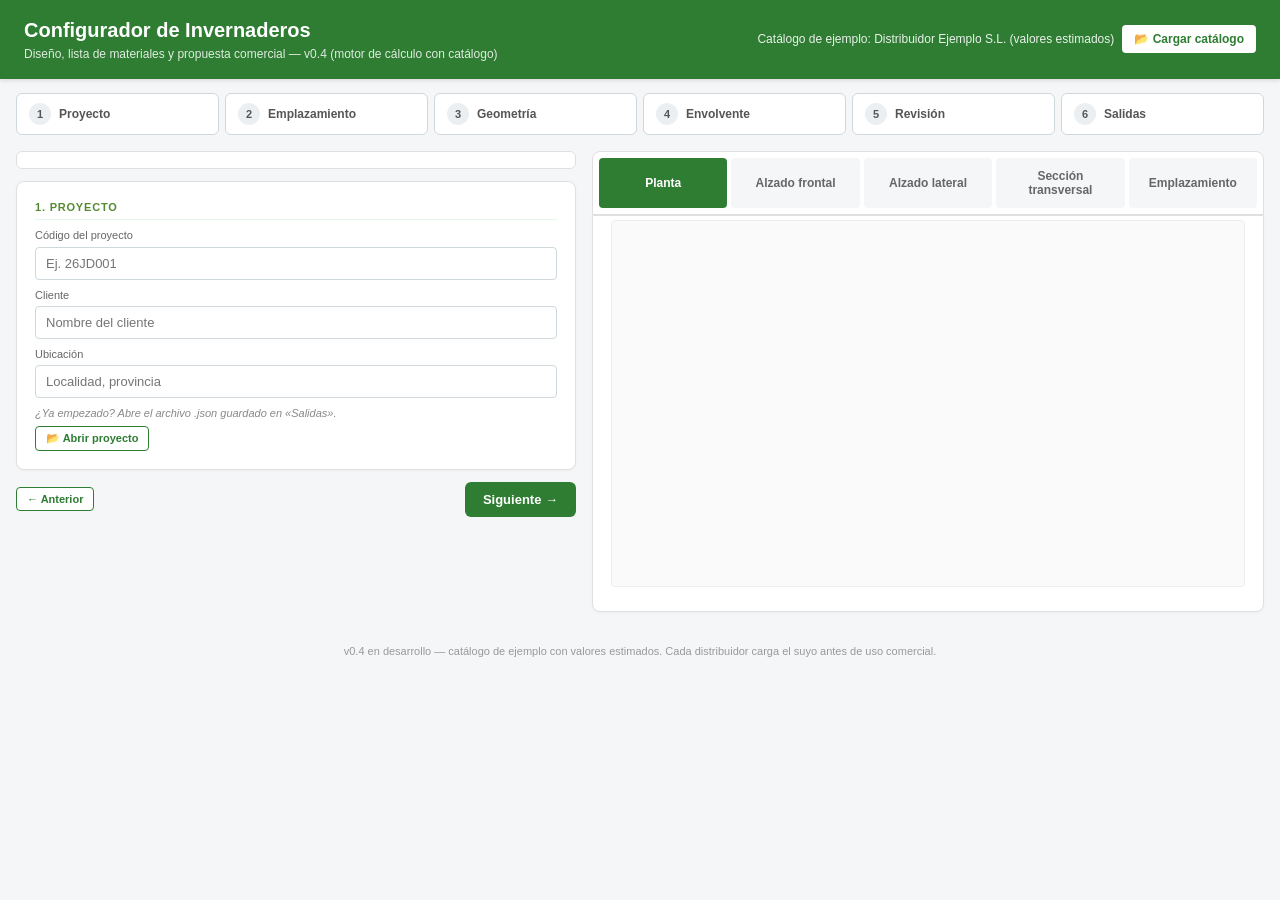
==== commit 0244db04: "Paso 2: zona eólica, zona invernal, altitud y capital de la tabla 3.8 Nota con las figuras D.1 y E.2" ====
--- a/index.html
+++ b/index.html
@@ -56,17 +56,60 @@
       <!-- 2. Emplazamiento -->
       <section class="paso config-panel" data-paso="emplazamiento" hidden>
         <h2>2. Emplazamiento</h2>
-        <div class="field-row">
-          <div class="field">
-            <label>Zona (obra local)</label>
-            <select id="zona"></select>
-          </div>
-          <div class="field">
-            <label>Viento de dise&ntilde;o del sitio (km/h)</label>
-            <input type="number" id="viento" min="0" placeholder="Opcional">
-          </div>
-        </div>
+        <p class="hint">Zona e&oacute;lica y zona de clima invernal: consulta las figuras D.1 y E.2 del CTE DB SE-AE.</p>
+        <div class="field" id="campo-municipio" hidden>
+          <label>Municipio (tabla)</label>
+          <input type="text" id="municipio" list="lista-municipios" autocomplete="off" placeholder="Escribe el municipio">
+          <datalist id="lista-municipios"></datalist>
+        </div>
+        <div class="field-row">
+          <div class="field">
+            <label>Zona e&oacute;lica (fig. D.1)</label>
+            <select id="zona-eolica"></select>
+          </div>
+          <div class="field">
+            <label>Zona de clima invernal (fig. E.2)</label>
+            <select id="zona-invierno"></select>
+          </div>
+        </div>
+        <div class="field-row">
+          <div class="field">
+            <label>Capital de provincia (atajo, tabla 3.8)</label>
+            <select id="capital-cte"></select>
+          </div>
+          <div class="field">
+            <label>Altitud (m)</label>
+            <input type="number" id="altitud" min="0" step="1" placeholder="—">
+          </div>
+        </div>
+        <div id="sitio-info"></div>
+        <div class="field-row">
+          <div class="field">
+            <label>Viento del sitio (km/h) <span class="origen" id="viento-origen"></span></label>
+            <input type="number" id="viento" min="0" step="0.1" placeholder="—">
+          </div>
+          <div class="field">
+            <label>Nieve del sitio (kg/m²) <span class="origen" id="nieve-origen"></span></label>
+            <input type="number" id="nieve" min="0" step="1" placeholder="—">
+          </div>
+        </div>
+        <button id="btn-cargas-municipio" class="btn-secundario" hidden>&#8634; Usar los valores del CTE</button>
+        <div class="field-row">
+          <div class="field">
+            <label>Categor&iacute;a de terreno (CTE)</label>
+            <select id="categoria-terreno"></select>
+          </div>
+          <div class="field">
+            <label>Pendiente del terreno (%)</label>
+            <input type="number" id="pendiente" min="0" step="0.5" placeholder="—">
+          </div>
+        </div>
+        <p class="hint" id="categoria-explicacion"></p>
         <div id="aptitud-modelos"></div>
+        <div class="field">
+          <label>Zona (obra local)</label>
+          <select id="zona"></select>
+        </div>
         <h2>Parcela</h2>
         <p class="hint">Opcional: la del Catastro o un rect&aacute;ngulo a mano. Activa el plano de emplazamiento y el optimizador.</p>
         <button id="btn-cargar-parcela" class="btn-secundario">&#128506; Cargar parcela del Catastro (GML o KML)</button>
@@ -258,6 +301,8 @@
   <script src="js/planos/planta.js"></script>
   <script src="js/planos/transversal.js"></script>
   <script src="js/planos/lateral.js"></script>
+  <script src="datos/municipios.js"></script>
+  <script src="js/sitio.js"></script>
   <script src="js/terreno/parcela.js"></script>
   <script src="js/terreno/optimizador.js"></script>
   <script src="js/terreno/croquis.js"></script>
--- a/styles.css
+++ b/styles.css
@@ -719,3 +719,15 @@
 .tabla-aptitud td.apto-apto { color: #2e7d32; }
 .tabla-aptitud td.apto-al_limite { color: #b26a00; }
 .tabla-aptitud td.apto-no_apto { color: #c62828; }
+
+/* Sitio: municipio, viento y nieve */
+.origen { font-size: 10px; font-weight: 600; padding: 0 5px; border-radius: 8px; margin-left: 4px; }
+.origen-municipio { background: #e8f5e9; color: #1b5e20; }
+.origen-manual { background: #fff3cd; color: #b26a00; }
+.municipio-datos { font-size: 12px; background: #f1f8e9; border: 1px solid #c5e1a5; border-radius: 6px; padding: 8px 10px; margin-bottom: 8px; display: grid; gap: 3px; }
+.municipio-datos .ambar, .tabla-aptitud .ambar { color: #b26a00; }
+.tabla-aptitud th { text-align: left; font-size: 11px; color: #666; font-weight: 600; padding: 3px 4px; border-bottom: 1px solid #e0e0e0; }
+.tabla-aptitud td.apto-sin_dato { color: #b26a00; }
+#btn-cargas-municipio { margin-bottom: 8px; }
+.municipio-datos .rojo, .tabla-aptitud .rojo { color: #c62828; }
+.tabla-aptitud td.apto-fuera_tabla { color: #c62828; }
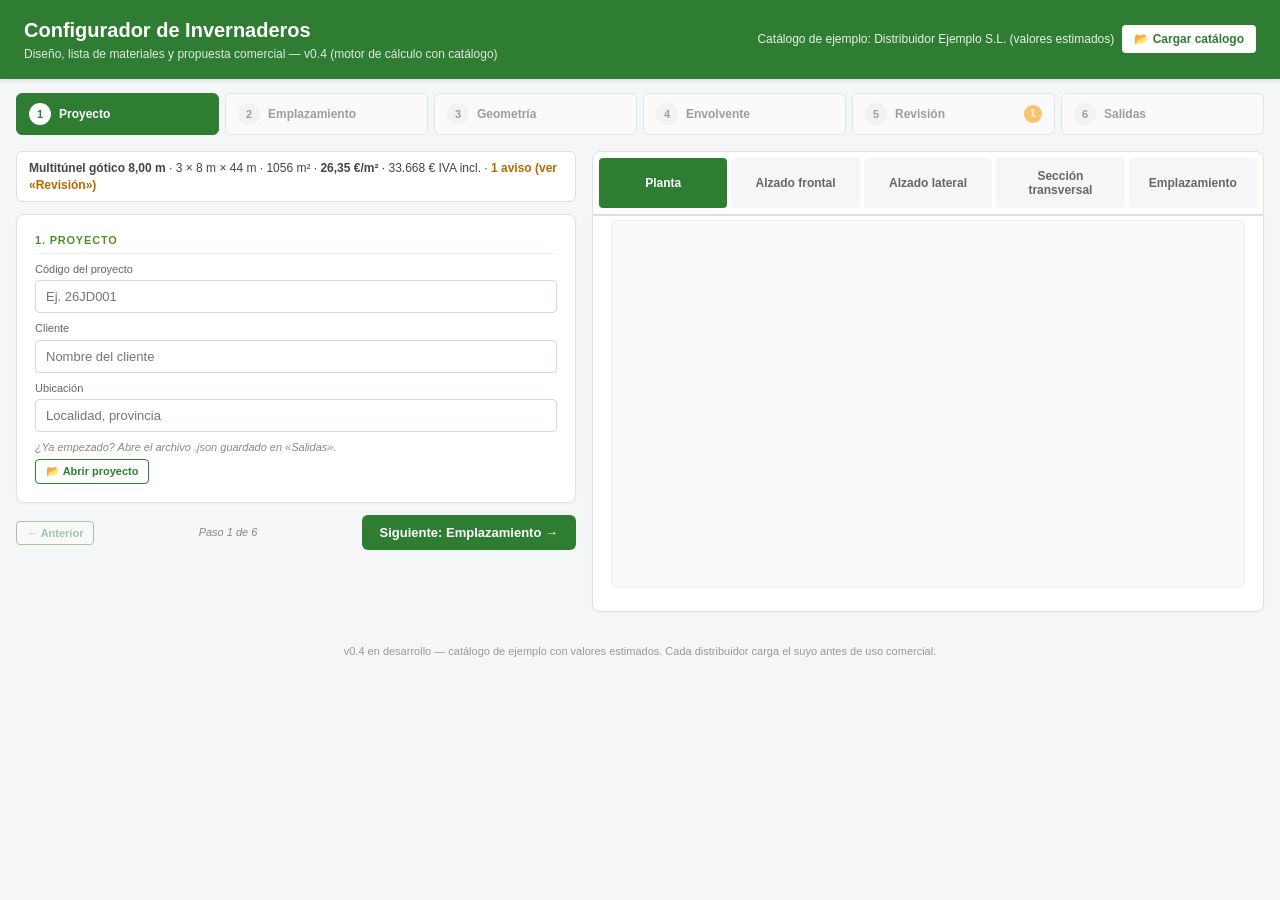
==== commit 55219ae9: "App, PDF y propuesta con el juego de planos renumerado Co-Authored-By: Claude Opus 5.5 <noreply@anth" ====
--- a/index.html
+++ b/index.html
@@ -307,6 +307,7 @@
   <script src="js/terreno/optimizador.js"></script>
   <script src="js/terreno/croquis.js"></script>
   <script src="js/planos/emplazamiento.js"></script>
+  <script src="js/planos/juego.js"></script>
   <script src="js/exportar.js"></script>
   <script src="js/proyecto.js"></script>
   <script src="js/excel.js"></script>
